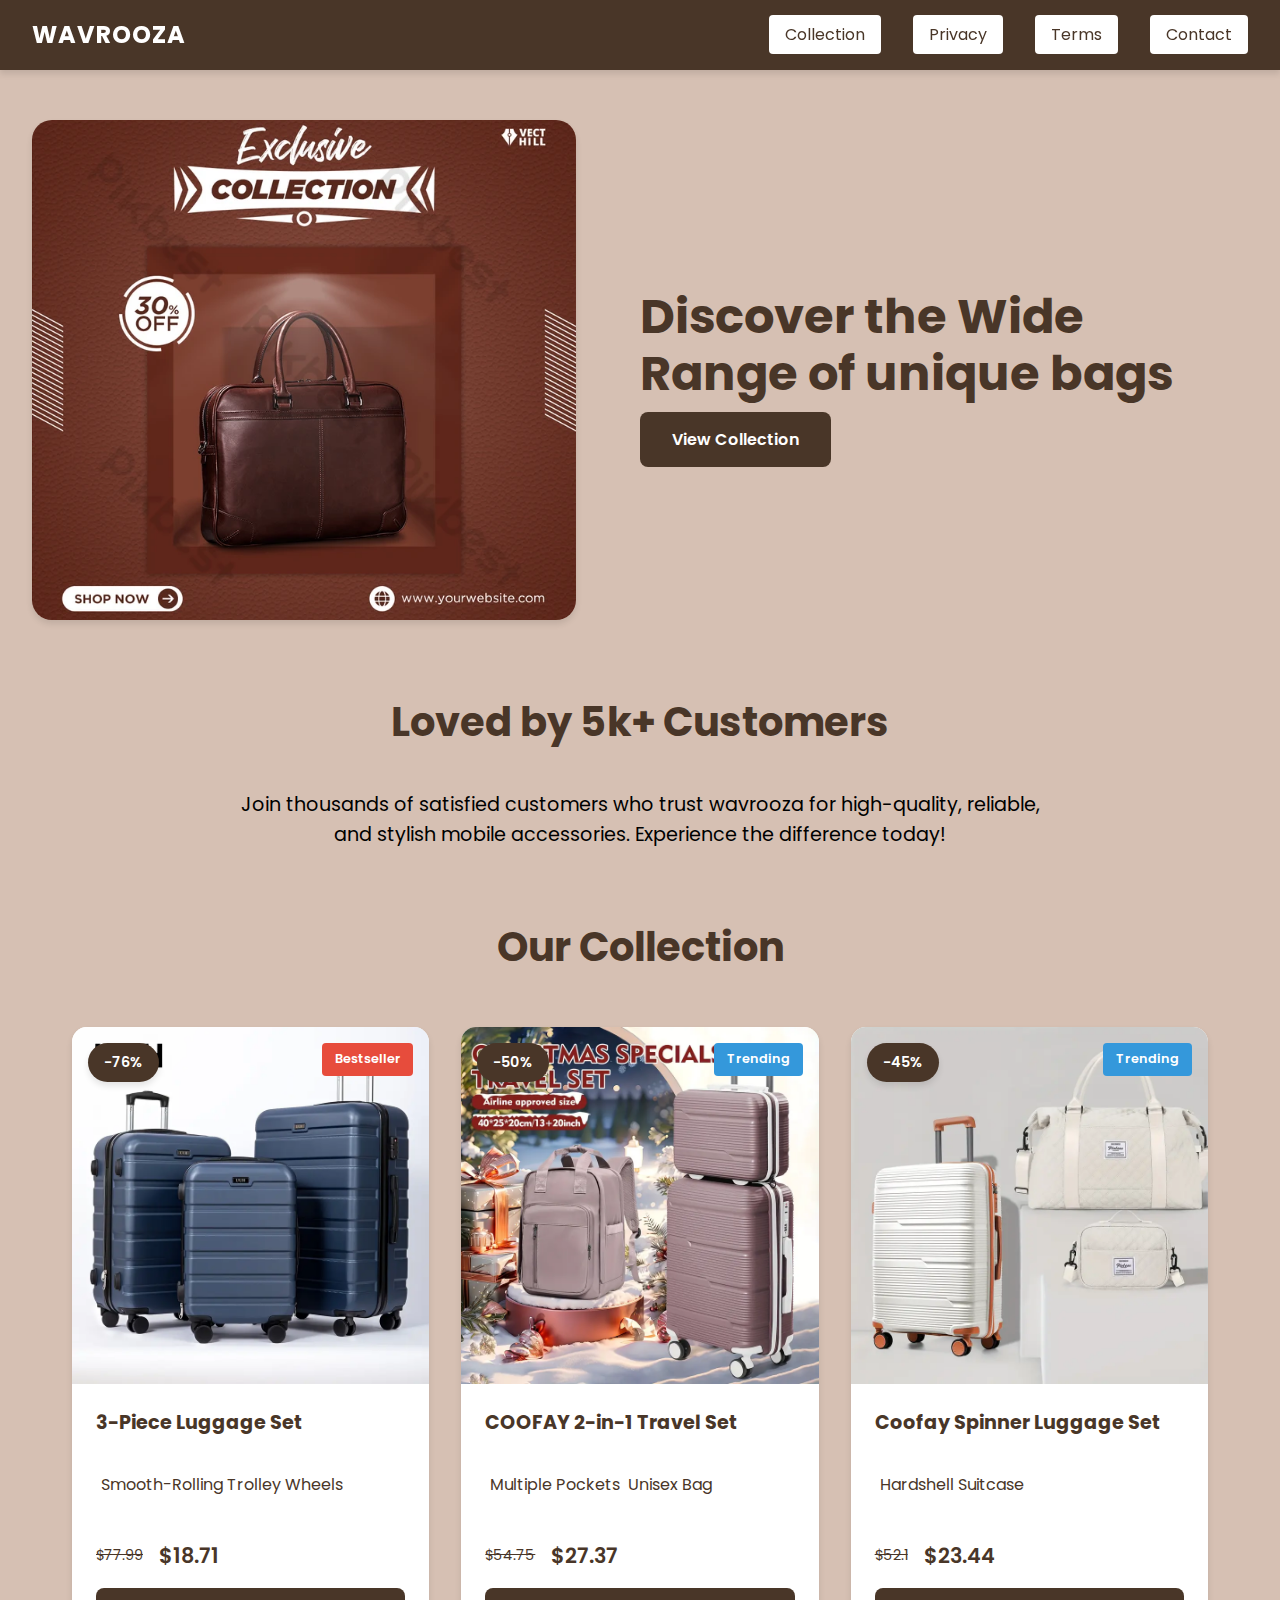
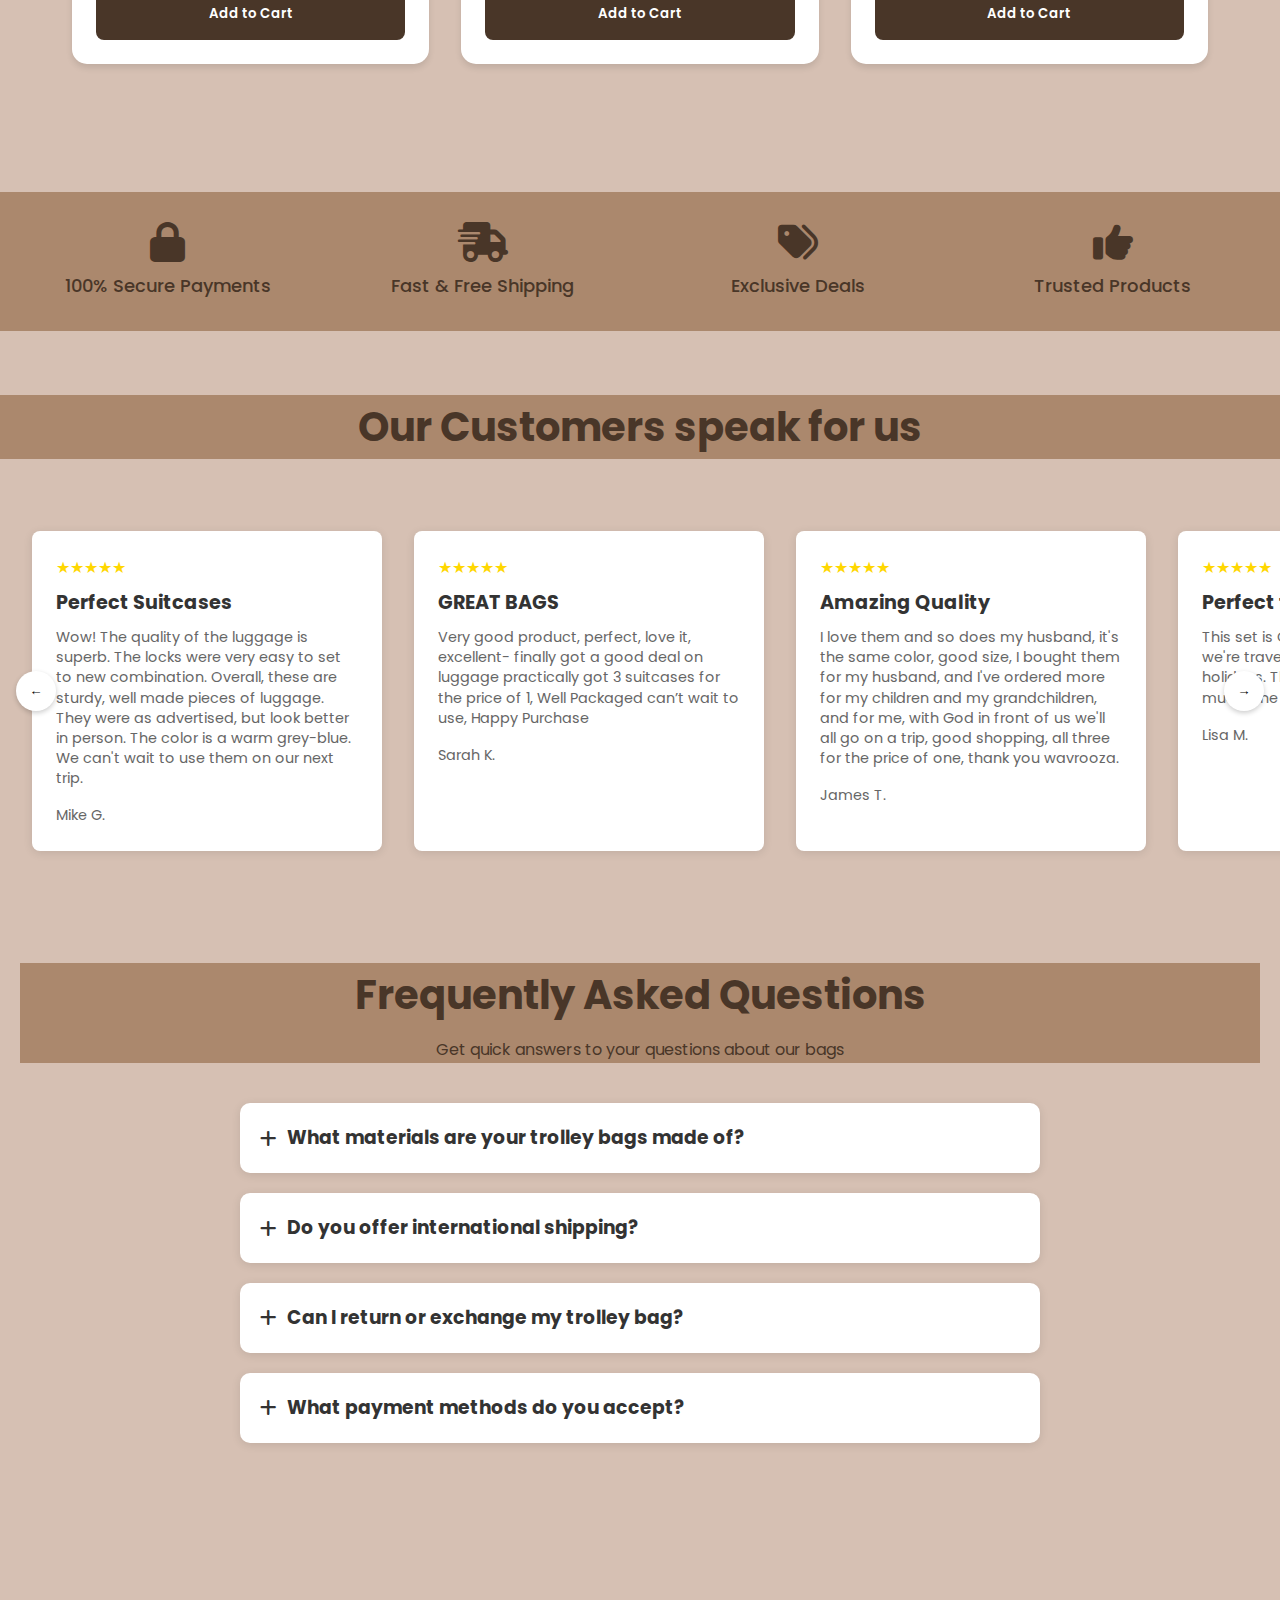
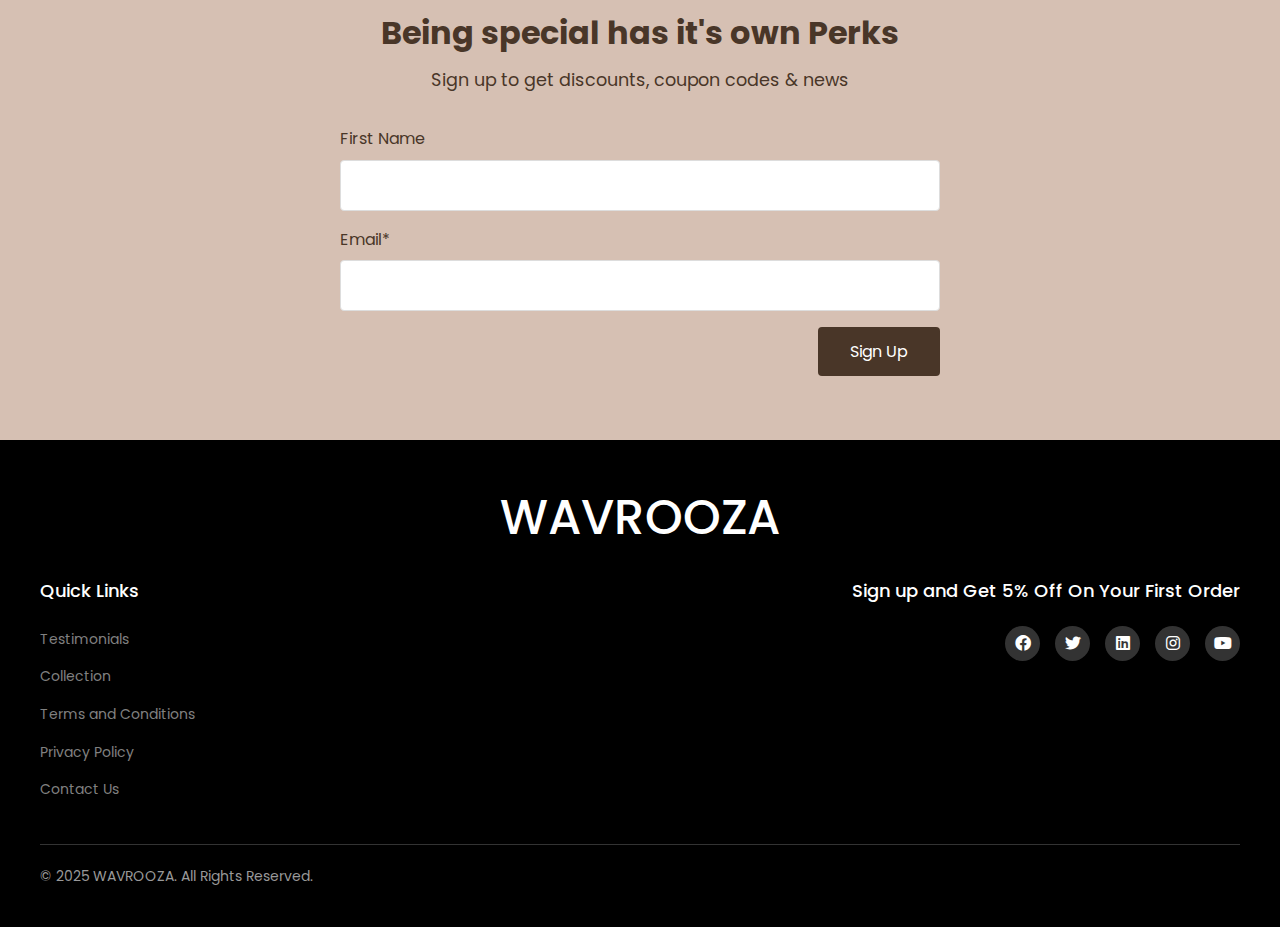
==== index.html @ a1b2f621 "Add files via upload" ====
<!DOCTYPE html>
<html lang="en">

<head>
    <meta charset="UTF-8">
    <meta name="viewport" content="width=device-width, initial-scale=1.0">
    <title>wavrooza</title>
    <link rel="preconnect" href="https://fonts.googleapis.com">
    <link rel="preconnect" href="https://fonts.gstatic.com" crossorigin>
    <link href="https://fonts.googleapis.com/css2?family=Poppins:wght@300;400;500;600;700&display=swap"
        rel="stylesheet">
    <link href="https://cdnjs.cloudflare.com/ajax/libs/font-awesome/6.0.0/css/all.min.css" rel="stylesheet">
    <link rel="stylesheet" href="https://cdnjs.cloudflare.com/ajax/libs/font-awesome/6.0.0/css/all.min.css">
    <link rel="stylesheet" href="styles.css">
    <style>
        body{
            background-color:#D6C0B3;

        }
        .features {
            display: flex;
            justify-content: space-around;
            align-items: center;
            background-color:#AB886D;
            padding: 20px 10px;
            flex-wrap: wrap;
            /* Enables wrapping for smaller screens */
        }

        .feature-item {
            text-align: center;
            color: #493628;
            font-family: Arial, sans-serif;
            flex: 1 1 200px;
            /* Adjusts the layout for responsiveness */
            margin: 10px;
        }

        .feature-icon {
            font-size: 40px;
            /* Icon size */
            color:#493628;
            margin-bottom: 10px;
        }

        .feature-item p {
            font-size: 18px;
            font-weight: 500;
            color:#493628;
        }

        /* Responsive Design */
        @media (max-width: 768px) {
            .feature-icon {
                font-size: 30px;
                /* Reduce icon size for smaller screens */
            }

            .feature-item p {
                font-size: 12px;
                /* Reduce text size for smaller screens */
            }

            .reviews-slider {
                justify-content: center;
            }
        }

        .products h2
        {
            color: #493628;
        }
        .header{
            background-color:#493628;
            color:white;
        }
        .navbar a{
            color:white;
        }
        .navbar li a{
            color:white;
        }
        .hero{
            background-color:#D6C0B3;
        }
        .hero-content h1{
            color:#493628;
            width:100%;
        }
        .list a{
            background-color: white;
        }
    </style>
</head>

<body>
    <header class="header">
        <nav class="navbar">
            <div class="logo">
                <a href="index.html">WAVROOZA</a>
            </div>
            <!-- Hamburger Menu Icon -->
            <div class="hamburger" onclick="toggleMenu()">
                ☰
            </div>
            <!-- Navigation Links -->
            <ul class="nav-links">
                <li class="list"><a href="/index.html#products">Collection</a></li>
                <li class="list"><a href="privacy.html">Privacy</a></li>
                <li class="list"><a href="terms.html">Terms</a></li>
                <li class="list"><a href="contact.html">Contact</a></li>
            </ul>
        </nav>
    </header>

    <main>
        <section class="hero" id="wavrooza">
            <div class="hero-image">
                <img src="3.jpg"
                    alt="7-in-1 Charging Station">
            </div>
            <div class="hero-content">
                <h1 class="d">Discover the Wide Range of unique bags</h1>
                <a href="#products" class="cta-button">View Collection</a>
            </div>

        </section>

        <section class="customer-love">
            <div class="customer-love-content">
                <h2>Loved by 5k+ Customers</h2>
                <br>
                <p class="join">Join thousands of satisfied customers who trust wavrooza for high-quality, reliable, and stylish mobile
                    accessories. Experience the difference today!</p>
            </div>
        </section>

        <section id="products" class="products">
            <h2>Our Collection</h2>
            <div class="product-grid">
                <!-- Products will be loaded dynamically -->
            </div>
        </section>

        <!-- <section class="features-highlight">
            <div class="features-container">
                <div class="feature-card">
                    <i class="fas fa-bolt"></i>
                    <h3>Fast Charging</h3>
                    <p>Up to 25W charging speed</p>
                </div>
                <div class="feature-card">
                    <i class="fas fa-shield-alt"></i>
                    <h3>Safe & Reliable</h3>
                    <p>Multiple protection systems</p>
                </div>
                <div class="feature-card">
                    <i class="fas fa-sync"></i>
                    <h3>Compatibility</h3>
                    <p>Works with all devices</p>
                </div>
            </div>
        </section> -->

        <section class="features">
            <div class="feature-item">
                <i class="fa-solid fa-lock feature-icon"></i>
                <p>100% Secure Payments</p>
            </div>
            <div class="feature-item">
                <i class="fa-solid fa-truck-fast feature-icon"></i>
                <p>Fast & Free Shipping</p>
            </div>
            <div class="feature-item">
                <i class="fa-solid fa-tags feature-icon"></i>
                <p>Exclusive Deals</p>
            </div>
            <div class="feature-item">
                <i class="fa-solid fa-thumbs-up feature-icon"></i>
                <p>Trusted Products</p>
            </div>
        </section>


        <!-- Why Choose Us Section -->
        <!-- <section class="why-choose-us">
            <div class="section-header">
                <h2>Why Choose yuvidi</h2>
                <p>Experience the difference with our premium charging solutions</p>
            </div>
            <div class="benefits-grid">
                <div class="benefit-card">
                    <i class="fas fa-shield-alt"></i>
                    <h3>Safe & Reliable</h3>
                    <p>Advanced protection systems ensure your devices charge safely every time.</p>
                </div>
                <div class="benefit-card">
                    <i class="fas fa-bolt"></i>
                    <h3>Fast Charging</h3>
                    <p>Up to 25W charging capability gets your devices powered up quickly.</p>
                </div>
                <div class="benefit-card">
                    <i class="fas fa-medal"></i>
                    <h3>Premium Quality</h3>
                    <p>Built with high-grade materials for durability and performance.</p>
                </div>
                <div class="benefit-card">
                    <i class="fas fa-headset"></i>
                    <h3>24/7 Support</h3>
                    <p>Our dedicated team is always here to help you.</p>
                </div>
            </div>
        </section> -->

        <!-- Customer Reviews Section -->
        <div class="section-header" id="testimonials">
            <h2>Our Customers speak for us</h2>
        </div>
        <div class="slider-container">

            <button class="nav-button prev-button">←</button>
            <button class="nav-button next-button">→</button>

            <div class="reviews-slider">
                <div class="review-card">
                    <div class="stars">★★★★★</div>
                    <h3 class="review-title">Perfect Suitcases</h3>
                    <p class="review-text">Wow! The quality of the luggage is superb. The locks were very easy to set to new combination. Overall, these are sturdy, well made pieces of luggage. They were as advertised, but look better in person. The color is a warm grey-blue. We can't wait to use them on our next trip.</p>
                    <div class="reviewer">
                        <p class="reviewer-name">Mike G.</p>
                    </div>
                </div>

                <div class="review-card">
                    <div class="stars">★★★★★</div>
                    <h3 class="review-title">GREAT BAGS</h3>
                    <p class="review-text">Very good product, perfect, love it, excellent- finally got a good deal on luggage practically got 3 suitcases for the price of 1, Well Packaged can’t wait to use, Happy Purchase
                    </p>
                    <div class="reviewer">
                        <p class="reviewer-name">Sarah K.</p>
                    </div>
                </div>

                <div class="review-card">
                    <div class="stars">★★★★★</div>
                    <h3 class="review-title">Amazing Quality</h3>
                    <p class="review-text">I love them and so does my husband, it's the same color, good size, I bought them for my husband, and I've ordered more for my children and my grandchildren, and for me, with God in front of us we'll all go on a trip, good shopping, all three for the price of one, thank you wavrooza.</p>
                    <div class="reviewer">
                        <p class="reviewer-name">James T.</p>
                    </div>
                </div>

                <div class="review-card">
                    <div class="stars">★★★★★</div>
                    <h3 class="review-title">Perfect for travelling</h3>
                    <p class="review-text">This set is GREAT! I haven't used it yet, but we're traveling by plane a lot during the holidays. These are going to help so much. The wheels also turn perfectly.
                    </p>
                    <div class="reviewer">
                        <p class="reviewer-name">Lisa M.</p>
                    </div>
                </div>

                <div class="review-card">
                    <div class="stars">★★★★★</div>
                    <h3 class="review-title">Great Services!</h3>
                    <p class="review-text">Perfect, love it, excellent, Very good</p>
                    <div class="reviewer">
                        <p class="reviewer-name">Alex P.</p>
                    </div>
                </div>
            </div>
        </div>


        <!-- FAQ Section -->
        <section class="faq-section">
            <div class="section-header">
                <h2>Frequently Asked Questions</h2>
                <p>Get quick answers to your questions about our bags</p>
            </div>
            <div class="faq-grid">
                <div class="faq-item">
                    <h3><i class="fas fa-plus"></i>What materials are your trolley bags made of?</h3>
                    <p>Our trolley bags are made from durable materials like high-quality polycarbonate, polyester, and ABS, ensuring strength and lightweight convenience.
                    </p>
                </div>
                <div class="faq-item">
                    <h3><i class="fas fa-plus"></i>Do you offer international shipping?</h3>
                    <p>Yes, we offer international shipping to most countries. Shipping fees and delivery times vary based on location.</p>
                </div>
                <div class="faq-item">
                    <h3><i class="fas fa-plus"></i>Can I return or exchange my trolley bag?</h3>
                    <p>Yes, we have a 10-day return and exchange policy for unused items. Please refer to our returns page for more details.</p>
                </div>
                <div class="faq-item">
                    <h3><i class="fas fa-plus"></i>What payment methods do you accept?</h3>
                    <p>We accept credit cards, debit cards, PayPal, and other secure payment methods.</p>
                </div>
            </div>
        </section>

        <section class="newsletter">
            <div class="newsletter-content">
                <h2>Being special has it's own Perks</h2>
                <p>Sign up to get discounts, coupon codes & news</p>
                <form class="newsletter-form">
                    <div class="input-group">
                        <label for="firstName">First Name</label>
                        <input type="text" id="firstName" required>
                    </div>
                    <div class="input-group">
                        <label for="email">Email*</label>
                        <input type="email" id="email" required>
                    </div>
                    <button type="submit">Sign Up</button>
                </form>
            </div>
        </section>

        <style>
            .why-choose-us {
                padding: 80px 20px;
                background: #f9f9f9;
            }

            .section-header {
                text-align: center;
                margin-bottom: 40px;
                background-color:#AB886D;
            }

            .section-header h2 {
                font-size: 2.5em;
                color: #493628;
                margin-bottom: 10px;
            }

            .benefits-grid {
                display: grid;
                grid-template-columns: repeat(auto-fit, minmax(250px, 1fr));
                gap: 30px;
                max-width: 1200px;
                margin: 0 auto;
            }

            .benefit-card {
                background: white;
                padding: 30px;
                border-radius: 10px;
                text-align: center;
                box-shadow: 0 2px 10px rgba(0, 0, 0, 0.1);
                transition: transform 0.3s;
            }

            .benefit-card:hover {
                transform: translateY(-5px);
            }

            .benefit-card i {
                font-size: 2.5em;
                color: #4CAF50;
                margin-bottom: 20px;
            }

            .slider-container {
                position: relative;
                overflow: hidden;
                padding: 2rem;
                width: 100%;
            }
            .join{
                color:white;
            }


            .customer-reviews {
                padding: 80px 20px;
            }

            .reviews-slider {
                display: flex;
                gap: 2rem;
                transition: transform 0.3s ease-out;
                scroll-behavior: smooth;
                flex-wrap: nowrap !important;
                /* Force horizontal layout */
                width: fit-content;
                /* Ensure container fits all slides */
            }

            .reviews-slider::-webkit-scrollbar {
                display: none;
            }

            .review-card {
                flex: 0 0 auto;
                width: calc(100vw - 4rem);
                /* Account for container padding */
                max-width: 350px;
                padding: 1.5rem;
                border-radius: 8px;
                background: white;
                box-shadow: 0 2px 10px rgba(0, 0, 0, 0.1);
            }

            .stars {
                color: #FFD700;
                margin-bottom: 0.5rem;
            }

            .review-title {
                font-size: 1.2rem;
                font-weight: bold;
                margin-bottom: 0.5rem;
                color: #333;
            }


            .review-text {
                color: #666;
                margin-bottom: 1rem;
                font-size: 0.9rem;
                line-height: 1.4;
            }

            .reviewer {
                display: flex;
                align-items: center;
                gap: 1rem;
            }

            .reviewer-image {
                width: 50px;
                height: 50px;
                object-fit: cover;
            }

            .reviewer-name {
                color: #666;
                font-size: 0.9rem;
            }

            .reviewer-info h4 {
                color: #333;
                margin-bottom: 5px;
            }

            .nav-button {
                position: absolute;
                top: 50%;
                transform: translateY(-50%);
                background: white;
                border: none;
                border-radius: 50%;
                width: 40px;
                height: 40px;
                box-shadow: 0 2px 5px rgba(0, 0, 0, 0.2);
                cursor: pointer;
                z-index: 10;
            }

            .prev-button {
                left: 1rem;
            }

            .next-button {
                right: 1rem;
            }

            .faq-section {
                padding: 80px 20px;
                background: #D6C0B3;
            }

            .faq-grid {
                max-width: 800px;
                margin: 0 auto;
            }

            .faq-item {
                background: white;
                padding: 20px;
                border-radius: 10px;
                margin-bottom: 20px;
                box-shadow: 0 2px 10px rgba(0, 0, 0, 0.1);
            }

            .faq-item h3 {
                cursor: pointer;
                display: flex;
                align-items: center;
                gap: 10px;
                color: #333;
            }

            .faq-item p {
                display: none;
                margin-top: 15px;
                color: #666;
                padding-left: 24px;
            }

            .faq-item.active p {
                display: block;
            }

            customer-love {
                text-align: center;
                padding: 40px 20px;
                background-color: #ffffff;
                margin: 20px 0;
            }

            .customer-love-content h2 {
                font-size: 2.5rem;
                color:#493628;
                margin-bottom: 10px;
                margin-top: 20px;
                text-align: center;
                font-family: 'Poppins', sans-serif;
            }

            .customer-love-content p {
                font-size: 1.2rem;
                color: black;
                max-width: 800px;
                margin: 0 auto;
                text-align: center;
                font-family: 'Poppins', sans-serif;
            }
            .section-header p{
                color:#493628;
            }

            @media (max-width: 768px) {
                

                .customer-love-content p {
                    font-size: 1rem;
                    margin-left: 10px;
                    margin-right: 10px;
                }
            }

            @media (max-width: 480px) {
                

                .customer-love-content p {
                    font-size: 1rem;
                    margin-left: 10px;
                    margin-right: 10px;
                }
            }
          
        </style>

        <script>
            // FAQ Toggle functionality
            document.querySelectorAll('.faq-item h3').forEach(header => {
                header.addEventListener('click', () => {
                    const item = header.parentElement;
                    const icon = header.querySelector('i');

                    // Toggle FAQ answer
                    const answer = item.querySelector('p');
                    answer.style.display = answer.style.display === 'block' ? 'none' : 'block';

                    // Toggle icon
                    icon.classList.toggle('fa-plus');
                    icon.classList.toggle('fa-minus');
                });
            });
            const slider = document.querySelector('.reviews-slider');
            const cards = document.querySelectorAll('.review-card');
            const prevBtn = document.querySelector('.prev-button');
            const nextBtn = document.querySelector('.next-button');

            // Clone cards for infinite scroll
            cards.forEach(card => {
                const clone = card.cloneNode(true);
                slider.appendChild(clone);
            });

            let currentIndex = 0;
            const cardWidth = cards[0].offsetWidth + 32; // Including gap
            let isTransitioning = false;

            function slideNext() {
                if (isTransitioning) return;
                currentIndex++;
                updateSlider();
            }

            function slidePrev() {
                if (isTransitioning) return;
                currentIndex--;
                updateSlider();
            }

            function updateSlider() {
                isTransitioning = true;
                const offset = -currentIndex * cardWidth;
                slider.style.transform = `translateX(${offset}px)`;

                // Reset position when reaching the end or beginning
                setTimeout(() => {
                    if (currentIndex >= cards.length) {
                        currentIndex = 0;
                        slider.style.transition = 'none';
                        slider.style.transform = 'translateX(0)';
                        setTimeout(() => {
                            slider.style.transition = 'transform 0.3s ease-out';
                        }, 10);
                    } else if (currentIndex < 0) {
                        currentIndex = cards.length - 1;
                        slider.style.transition = 'none';
                        slider.style.transform = `translateX(${-currentIndex * cardWidth}px)`;
                        setTimeout(() => {
                            slider.style.transition = 'transform 0.3s ease-out';
                        }, 10);
                    }
                    isTransitioning = false;
                }, 300);
            }

            nextBtn.addEventListener('click', slideNext);
            prevBtn.addEventListener('click', slidePrev);

            // Touch and mouse drag functionality
            let isDown = false;
            let startX;
            let scrollLeft;
            let initialTransform;

            slider.addEventListener('mousedown', (e) => {
                isDown = true;
                startX = e.pageX;
                initialTransform = getTransformValue();
            });

            slider.addEventListener('mousemove', (e) => {
                if (!isDown) return;
                e.preventDefault();
                const x = e.pageX;
                const walk = (startX - x) * 2;
                const newTransform = initialTransform - walk;
                slider.style.transform = `translateX(${-newTransform}px)`;
            });

            slider.addEventListener('mouseup', () => {
                isDown = false;
                const currentTransform = getTransformValue();
                currentIndex = Math.round(currentTransform / cardWidth);
                updateSlider();
            });

            slider.addEventListener('mouseleave', () => {
                if (isDown) {
                    isDown = false;
                    updateSlider();
                }
            });

            function getTransformValue() {
                const transform = window.getComputedStyle(slider).getPropertyValue('transform');
                const matrix = new DOMMatrix(transform);
                return -matrix.m41 / cardWidth;
            }

            // Auto-play functionality
            let autoPlayInterval = setInterval(slideNext, 3000);

            slider.addEventListener('mouseenter', () => {
                clearInterval(autoPlayInterval);
            });

            slider.addEventListener('mouseleave', () => {
                autoPlayInterval = setInterval(slideNext, 3000);
            });
        </script>
    </main>

    <footer class="footer">
        <div class="footer-content">
            <div class="footer-section">
                <h3 style="font-size: 3rem; text-align: center;">WAVROOZA</h3>
            </div>
            <div class="footer-grid">
                <!-- Company Info -->


                <!-- Quick Links -->
                <div class="footer-section">
                    <h3>Quick Links</h3>
                    <ul>
                        <li><a href="#testimonials">Testimonials</a></li>
                        <li><a href="#products">Collection</a></li>
                        <li><a href="terms.html">Terms and Conditions</a></li>
                        <li><a href="privacy.html">Privacy Policy</a></li>
                        <li><a href="contact.html">Contact Us</a></li>
                    </ul>
                </div>


                <!-- Newsletter -->
                <div class="footer-section">
                    <h3 style="text-align: right;">Sign up and Get 5% Off On Your First Order</h3>
                    <div class="social-links" style="justify-content: right;">
                        <a href="#" aria-label="Facebook"><i class="fab fa-facebook"></i></a>
                        <a href="#" aria-label="Twitter"><i class="fab fa-twitter"></i></a>
                        <a href="#" aria-label="LinkedIn"><i class="fab fa-linkedin"></i></a>
                        <a href="#" aria-label="Instagram"><i class="fab fa-instagram"></i></a>
                        <a href="#" aria-label="YouTube"><i class="fab fa-youtube"></i></a>
                    </div>
                </div>
            </div>

            <!-- Bottom Footer -->
            <div class="footer-bottom">
                <div class="footer-bottom-content">
                    <p>&copy; 2025 WAVROOZA. All Rights Reserved.</p>
                </div>
            </div>
        </div>
    </footer>

    <script>
        function addToCart(button) {
            // Get the product ID from the button's data attribute
            const productId = button.getAttribute('data-product-id');

            // Redirect to cart.html with the product ID in the URL
            window.location.href = `product-detail.html?id=${productId}`;
        }

        async function loadAllProducts() {
            try {
                const response = await fetch('/products.json');
                const data = await response.json();
                const productGrid = document.querySelector('.product-grid');
                productGrid.innerHTML = '';

                Object.entries(data.products).forEach(([id, product]) => {
                    const productHTML = `
                    <div class="product-card">
                        <div class="product-image">
                            <a href="product-detail.html?id=${id}">
                                <img src="${product.mainImage}" alt="${product.name}">
                            </a>
                            <span class="discount-tag">-${product.discount}%</span>
                            ${product.badges.length ? `
                                <div class="product-badges">
                                    ${product.badges.map(badge => `
                                        <span class="badge ${badge}">${badge.charAt(0).toUpperCase() + badge.slice(1)}</span>
                                    `).join('')}
                                </div>
                            ` : ''}
                        </div>
                        <div class="product-info">
                            <h3>${product.name}</h3>
                            <div class="product-features">
                                ${product.features.map(feature => `
                                    <span><i class="fas ${feature.icon}"></i> ${feature.text}</span>
                                `).join('')}
                            </div>
                            <div class="price-container">
                                <p class="original-price">$${product.originalPrice}</p>
                                <p class="price">$${product.currentPrice}</p>
                            </div>
                            <!-- Add data-product-id attribute to the button -->
                            <button class="add-to-cart" onclick="addToCart(this)" data-product-id="${id}">Add to Cart</button>
                        </div>
                    </div>
                `;
                    productGrid.innerHTML += productHTML;
                });
            } catch (error) {
                console.error('Error loading products:', error);
            }
        }

        // Load all products when page loads
        window.addEventListener('DOMContentLoaded', loadAllProducts);
        function toggleMenu() {
            const navLinks = document.getElementById('nav-links');
            navLinks.classList.toggle('active');
        }
    </script>
</body>

</html>
---- styles.css ----
:root {
    --primary-color: #493628;
    --secondary-color: #88B5A7;
    --accent-color: #493628;
    --text-dark: #2C3E50;
    --text-light: #7F8C8D;
    --background-light: #F5F6F7;
    --white: #FFFFFF;
    --shadow: 0 4px 6px rgba(0, 0, 0, 0.1);
    --transition: all 0.3s ease;
}

/* Base Styles */
* {
    margin: 0;
    padding: 0;
    box-sizing: border-box;
    font-family: 'Poppins', sans-serif;
}

body {
    font-family: 'Poppins', sans-serif;
    line-height: 1.6;
    background-color: var(--background-light);
    color: var(--text-dark);
}

/* Header Styles */

.hamburger {
    display: none; /* Hide by default */
    font-size: 1.5rem;
    cursor: pointer;
    color: var(--primary-color);
}
.header {
    position: fixed;
    top: 0;
    left: 0;
    right: 0;
    background-color: var(--white);
    box-shadow: var(--shadow);
    z-index: 1000;
}

.navbar {
    display: flex;
    justify-content: space-between;
    align-items: center;
    max-width: 1400px;
    margin: 0 auto;
    padding: 1rem 2rem;
}

.logo {
    color:#493628;
    font-size: 1.5rem;
    font-weight: 700;
    letter-spacing: 1px;
}
.logo a{
    text-decoration: none;
    color: #493628;
}

.navbar ul {
    display: flex;
    gap: 2rem;
    list-style: none;
}

.navbar ul li a {
    background-color: white;
    color: #493628;
    text-decoration: none;
    padding: 0.5rem 1rem;
    border-radius: 4px;
    transition: var(--transition);
    
}

.navbar ul li a:hover,
.navbar ul li a.active {
    background-color: white;
    transform: translateY(-2px);
    color: black;
}

/* Hero Section */
main {
    margin-top: 70px;
}

.hero {
    background-color: var(--white);
    display: flex;
    align-items: center;
    min-height: 600px;
    padding: 2rem;
    position: relative;
    overflow: hidden;
}

.hero-content {
    flex: 1;
    padding: 4rem;
    position: relative;
    z-index: 2;
   
}
.d{
    color:#493628;
}

.cta-button {
    padding: 1rem 2rem;
    text-decoration: none;
    background: var(--accent-color);
    color: var(--white);
    border: none;
    border-radius: 8px;
    cursor: pointer;
    font-family: 'Poppins', sans-serif;
    font-weight: 600;
    transition: var(--transition);
}
.cta-button:hover {
    color: black;
    background-color: white;
}

.hero h1 {
    font-size: 3rem;
    font-weight: 700;
    color: var(--primary-color);
    margin-bottom: 1.5rem;
    line-height: 1.2;
}

.hero p {
    font-size: 1.2rem;
    color: var(--text-light);
    margin-bottom: 2rem;
    max-width: 600px;
}

.hero-features {
    display: flex;
    gap: 2rem;
    margin-bottom: 2.5rem;
}

.hero-features span {
    display: flex;
    align-items: center;
    gap: 0.8rem;
    font-size: 1rem;
    color: var(--text-dark);
}

.hero-features i {
    color: var(--accent-color);
    font-size: 1.2rem;
}

.hero-image {
    flex: 1;
    position: relative;
    height: 500px;
}

.hero-image img {
    width: 100%;
    height: 100%;
    object-fit: cover;
    border-radius: 20px;
    box-shadow: var(--shadow);
}

/* Products Section */
.products {
    padding: 4rem 2rem;
    max-width: 1200px;
    margin: 0 auto;
}

.products h2 {
    text-align: center;
    font-size: 2.5rem;
    color: var(--primary-color);
    margin-bottom: 3rem;
}

.product-grid {
    display: grid;
    grid-template-columns: repeat(auto-fit, minmax(280px, 1fr));
    gap: 2rem;
}

.product-card {
    background: var(--white);
    border-radius: 15px;
    overflow: hidden;
    box-shadow: var(--shadow);
    transition: var(--transition);
    color:#493628;
}

.product-card:hover {
    transform: translateY(-10px);
    box-shadow: 0 8px 15px rgba(0, 0, 0, 0.1);
}

.product-image {
    position: relative;
    padding-top: 100%;
}

.product-image img {
    position: absolute;
    top: 0;
    left: 0;
    width: 100%;
    height: 100%;
    object-fit: cover;
    transition: var(--transition);
}
.product-features{
margin:7%;
}
.product-card:hover .product-image img {
    transform: scale(1.05);
}

.discount-tag {
    position: absolute;
    top: 1rem;
    left: 1rem;
    background-color: var(--accent-color);
    color: var(--white);
    padding: 0.5rem 1rem;
    border-radius: 25px;
    font-weight: 600;
    font-size: 0.9rem;
    box-shadow: var(--shadow);
}

.product-card h3 {
    padding: 1.5rem 1.5rem 0.5rem;
    font-size: 1.2rem;
    color: #493628;
}

.product-card .description {
    padding: 0 1.5rem;
    color: #493628;
    font-size: 0.9rem;
    min-height: 3rem;
}

.price-container {
    padding: 1rem 1.5rem;
    display: flex;
    align-items: center;
    gap: 1rem;
}

.original-price {
    color: #493628;
    text-decoration: line-through;
    font-size: 0.9rem;
}

.price {
    color: var(--primary-color);
    font-size: 1.3rem;
    font-weight: 600;
}

.product-card button {
    width: calc(100% - 3rem);
    margin: 0 1.5rem 1.5rem;
    padding: 1rem;
    border: none;
    border-radius: 8px;
    background-color: var(--accent-color);
    color: var(--white);
    font-weight: 600;
    cursor: pointer;
    transition: var(--transition);
}

.product-card button:hover {
    background-color:rgb(255, 255, 255);
    color: var(--accent-color);
    transform: translateY(-2px);
}

/* Features Section */
.features {
    background-color: var(--white);
    padding: 6rem 2rem;
    margin: 4rem 0;
}

.features-container {
    max-width: 1200px;
    margin: 0 auto;
    display: grid;
    grid-template-columns: repeat(auto-fit, minmax(250px, 1fr));
    gap: 2.5rem;
}

.feature-card {
    text-align: center;
    padding: 2.5rem 2rem;
    border-radius: 15px;
    background: var(--white);
    box-shadow: var(--shadow);
    transition: var(--transition);
}

.feature-card:hover {
    transform: translateY(-10px);
    box-shadow: 0 8px 15px rgba(0, 0, 0, 0.1);
}

.feature-card i {
    font-size: 2.5rem;
    color: var(--accent-color);
    margin-bottom: 1.5rem;
}

.feature-card h3 {
    color: var(--text-dark);
    margin-bottom: 1rem;
    font-size: 1.2rem;
}

.feature-card p {
    color: var(--text-light);
    font-size: 0.9rem;
}

/* Newsletter Section */
.newsletter {
    width: 100%;
    padding: 4rem 1rem;
    background-color: #D6C0B3;
    display: flex;
    justify-content: center;
    align-items: center;
}

.newsletter::before {
    content: '';
    position: absolute;
    top: 0;
    left: 0;
    right: 0;
    bottom: 0;
}

.newsletter-content {
    max-width: 800px;
    width: 100%;
    text-align: center;
}

.newsletter-content h2 {
    font-size: 2rem;
    margin-bottom: 0.5rem;
    color:#493628;
}

.newsletter-content p {
    font-size: 1.1rem;
    margin-bottom: 2rem;
    color:#493628;
}

.newsletter-form {
    display: flex;
    flex-direction: column;
    gap: 1rem;
    max-width: 600px;
    margin: 0 auto;
}

.input-group {
    text-align: left;
}

.input-group label {
    display: block;
    margin-bottom: 0.5rem;
    color:#493628;
}

.input-group input {
    width: 100%;
    padding: 0.75rem;
    border: 1px solid #ddd;
    border-radius: 4px;
    font-size: 1rem;
}

.input-group input:focus {
    outline: none;
    border-color: #999;
}

.newsletter-form button {
    background-color: #493628;
    color: white;
    padding: 0.75rem 2rem;
    border: none;
    border-radius: 4px;
    font-size: 1rem;
    cursor: pointer;
    align-self: flex-end;
    transition: background-color 0.3s;
}

.newsletter-form button:hover {
    background-color: #333;
}

.legal-content{
    max-width: 1200px;
    margin-left: 3rem;
    margin-right: 4rem;
    padding-top: 100px;
}
/* .legal-content h1 {
    font-size: 4rem;
} */
.terms-header {
    color: var(--primary-color);
    padding: 20px 10px;
    text-align: center;
}

.terms-header__title {
    margin: 0;
    color: #493628;
}

.terms-container {
    max-width: 800px;
    margin: 20px auto;
    background:#493628;
    padding: 20px;
    box-shadow: 0 4px 6px rgba(0, 0, 0, 0.1);
    border-radius: 8px;
    color:white;
}

.terms-section__title {
    color:#AB886D;
    margin-top: 20px;
}

.terms-section__paragraph {
    margin: 10px 0;
}

.terms-section__list {
    padding-left: 20px;
}

.terms-section__list-item {
    margin: 5px 0;
}

.terms-footer {
    text-align: center;
    padding: 10px;
    background-color: #007bff;
    color: white;
    position: relative;
    bottom: 0;
    width: 100%;
}

.terms-footer__text {
    margin: 0;
}

.privacy-policy .policy-section {
    margin-top: 2rem;
    margin-bottom: 2rem;
}

/* Responsive Design */
@media (max-width: 1024px) {
    .hero {
        flex-direction: column;
        text-align: center;
        padding: 2rem 1rem;
    }

    .hero-content {
        padding: 2rem 1rem;
    }

    .hero-features {
        justify-content: center;
        flex-wrap: wrap;
    }

    .hero-image {
        height: 400px;
        margin-top: 2rem;
    }
}

@media (max-width: 768px) {
    .hamburger {
        display: block; /* Show on mobile */
    }

    .navbar {
        padding: 1rem;
    }

    .navbar ul {
        display: none; /* Hide nav links by default on mobile */
        flex-direction: column;
        gap: 1rem;
        position: absolute;
        top: 60px; /* Adjust based on header height */
        left: 0;
        right: 0;
        background-color: var(--white);
        padding: 1rem;
        box-shadow: var(--shadow);
    }

    .navbar ul.active {
        display: flex; /* Show nav links when active */
    }

    .navbar ul li a {
        width: 100%;
        text-align: center;
    }
    .hero h1 {
        font-size: 2.5rem;
    }

    .products {
        padding: 2rem 1rem;
    }

    .newsletter-form {
        flex-direction: column;
        padding: 0 1rem;
    }

    .feature-card {
        padding: 2rem 1.5rem;
    }
}

@media (max-width: 480px) {
    .hero h1 {
        font-size: 2rem;
    }

    .hero p {
        font-size: 1rem;
    }

    .product-card {
        margin: 0 1rem;
    }

    .features {
        padding: 4rem 1rem;
    }
}

/* Footer Styles */
.footer {
    background-color: #000;
    color: #fff;
    padding: 40px 20px;
}

.footer-content {
    max-width: 1200px;
    margin: 0 auto;
}

.footer-grid {
    display: grid;
    grid-template-columns: repeat(2, 1fr);
    gap: 30px;
    margin-bottom: 30px;
}

.footer-section h3 {
    color: #fff;
    font-size: 18px;
    margin-bottom: 20px;
    font-weight: 500;
    text-align: left;
}


.footer-logo {
    font-size: 1.8rem;
    font-weight: 700;
    margin-bottom: 1rem;
    color: #fff;
}

.company-desc {
    color: #808080;
    font-size: 14px;
    margin: 15px 0;
}

.social-links {
    display: flex;
    gap: 15px;
    margin-top: 20px;
}

.social-links a {
    color: #fff;
    background-color: #333;
    width: 35px;
    height: 35px;
    border-radius: 50%;
    display: flex;
    align-items: center;
    justify-content: center;
    text-decoration: none;
    transition: background-color 0.3s ease;
}

.social-links a:hover {
    color: var(--accent-color);
}

.footer-section ul {
    list-style: none;
    padding: 0;
    margin: 0;
}

.footer-section ul li {
    margin-bottom: 12px;
}

.footer-section ul li a {
    color: #808080;
    text-decoration: none;
    font-size: 14px;
    transition: color 0.3s ease;
}

.footer-section ul li a:hover {
    color: #fff;
}

.contact-info p {
    color: #808080;
    margin-bottom: 10px;
    font-size: 14px;
}

.contact-info i {
    color: var(--accent-color);
}

.payment-methods {
    margin-top: 20px;
    display: flex;
    gap: 10px;
    color: #808080;
}

.footer-bottom {
    border-top: 1px solid #333;
    padding-top: 20px;
    margin-top: 30px;
}

.footer-bottom-content {
    display: flex;
    justify-content: space-between;
    align-items: center;
    color: #808080;
    font-size: 14px;
}

.footer-bottom p {
    color: #999;
}

.footer-bottom-links {
    display: flex;
    gap: 20px;
}

.footer-bottom-links a {
    color: #808080;
    text-decoration: none;
    transition: color 0.3s ease;
}

.footer-bottom-links a:hover {
    color: #fff;
}


@media (max-width: 992px) {
    .footer-grid {
        grid-template-columns: repeat(2, 1fr);
    }
}
/* Responsive Footer */
@media (max-width: 768px) {
    .footer-grid {
        grid-template-columns: repeat(2, 1fr);
        gap: 2rem;
    }

    .footer-bottom-content {
        flex-direction: column;
        text-align: center;
    }

    .footer-bottom-links {
        justify-content: center;
    }
}

@media (max-width: 576px) {
    .footer-grid {
        grid-template-columns: 1fr;
    }
    
    .footer-bottom-content {
        flex-direction: column;
        text-align: center;
        gap: 15px;
    }
    
    .footer-bottom-links {
        flex-direction: column;
        gap: 10px;
        align-items: center;
    }
}

@media (max-width: 480px) {
    .footer-grid {
        grid-template-columns: 1fr;
    }

    .footer {
        padding: 2rem 0 0;
    }

    .footer-content {
        padding: 0 1rem;
    }

    .payment-methods {
        justify-content: center;
    }
}

/* Products Page Specific Styles */
.products-hero {
    background-color: var(--primary-color);
    padding: 4rem 2rem;
    text-align: center;
    color: var(--white);
    margin-bottom: 2rem;
}

.products-hero h1 {
    font-size: 2.5rem;
    margin-bottom: 1rem;
}

.products-hero p {
    font-size: 1.1rem;
    opacity: 0.9;
}

.products-header {
    display: flex;
    justify-content: flex-end;
    margin-bottom: 2rem;
    padding: 0 2rem;
}

.filters select {
    padding: 0.8rem 1.5rem;
    border: 1px solid #ddd;
    border-radius: 8px;
    font-family: 'Poppins', sans-serif;
    font-size: 0.9rem;
    color: var(--text-dark);
    cursor: pointer;
    background-color: var(--white);
}

.products-section {
    max-width: 1200px;
    margin: 0 auto;
    padding: 2rem 0;
}

/* Badge Styles */
.product-badges {
    position: absolute;
    top: 1rem;
    right: 1rem;
    display: flex;
    flex-direction: column;
    gap: 0.5rem;
}

.badge {
    padding: 0.4rem 0.8rem;
    border-radius: 4px;
    font-size: 0.8rem;
    font-weight: 600;
    color: var(--white);
}

.badge.new {
    background-color: #2ecc71;
}

.badge.bestseller {
    background-color: #e74c3c;
}

.badge.trending {
    background-color: #3498db;
}

/* Responsive adjustments */
@media (max-width: 768px) {
    .products-hero {
        padding: 3rem 1rem;
    }

    .products-header {
        padding: 0 1rem;
    }

    .filters select {
        width: 100%;
    }
}

/* Contact Form Styles */
.contact-section {
    max-width: 800px;
    margin: 2rem auto;
    padding: 0 1rem;
}


.form-group {
    margin-bottom: 1.5rem;
}

.form-group label {
    display: block;
    margin-bottom: 0.5rem;
    font-weight: bold;
}

.form-group input,
.form-group textarea {
    width: 100%;
    padding: 0.5rem;
    border: 1px solid #ddd;
    border-radius: 4px;
    font-size: 1rem;
}

.form-group textarea {
    resize: vertical;
}

.submit-btn {
    background-color: #007bff;
    color: white;
    padding: 0.75rem 1.5rem;
    border: none;
    border-radius: 4px;
    cursor: pointer;
    font-size: 1rem;
}

.submit-btn:hover {
    background-color: #0056b3;
}
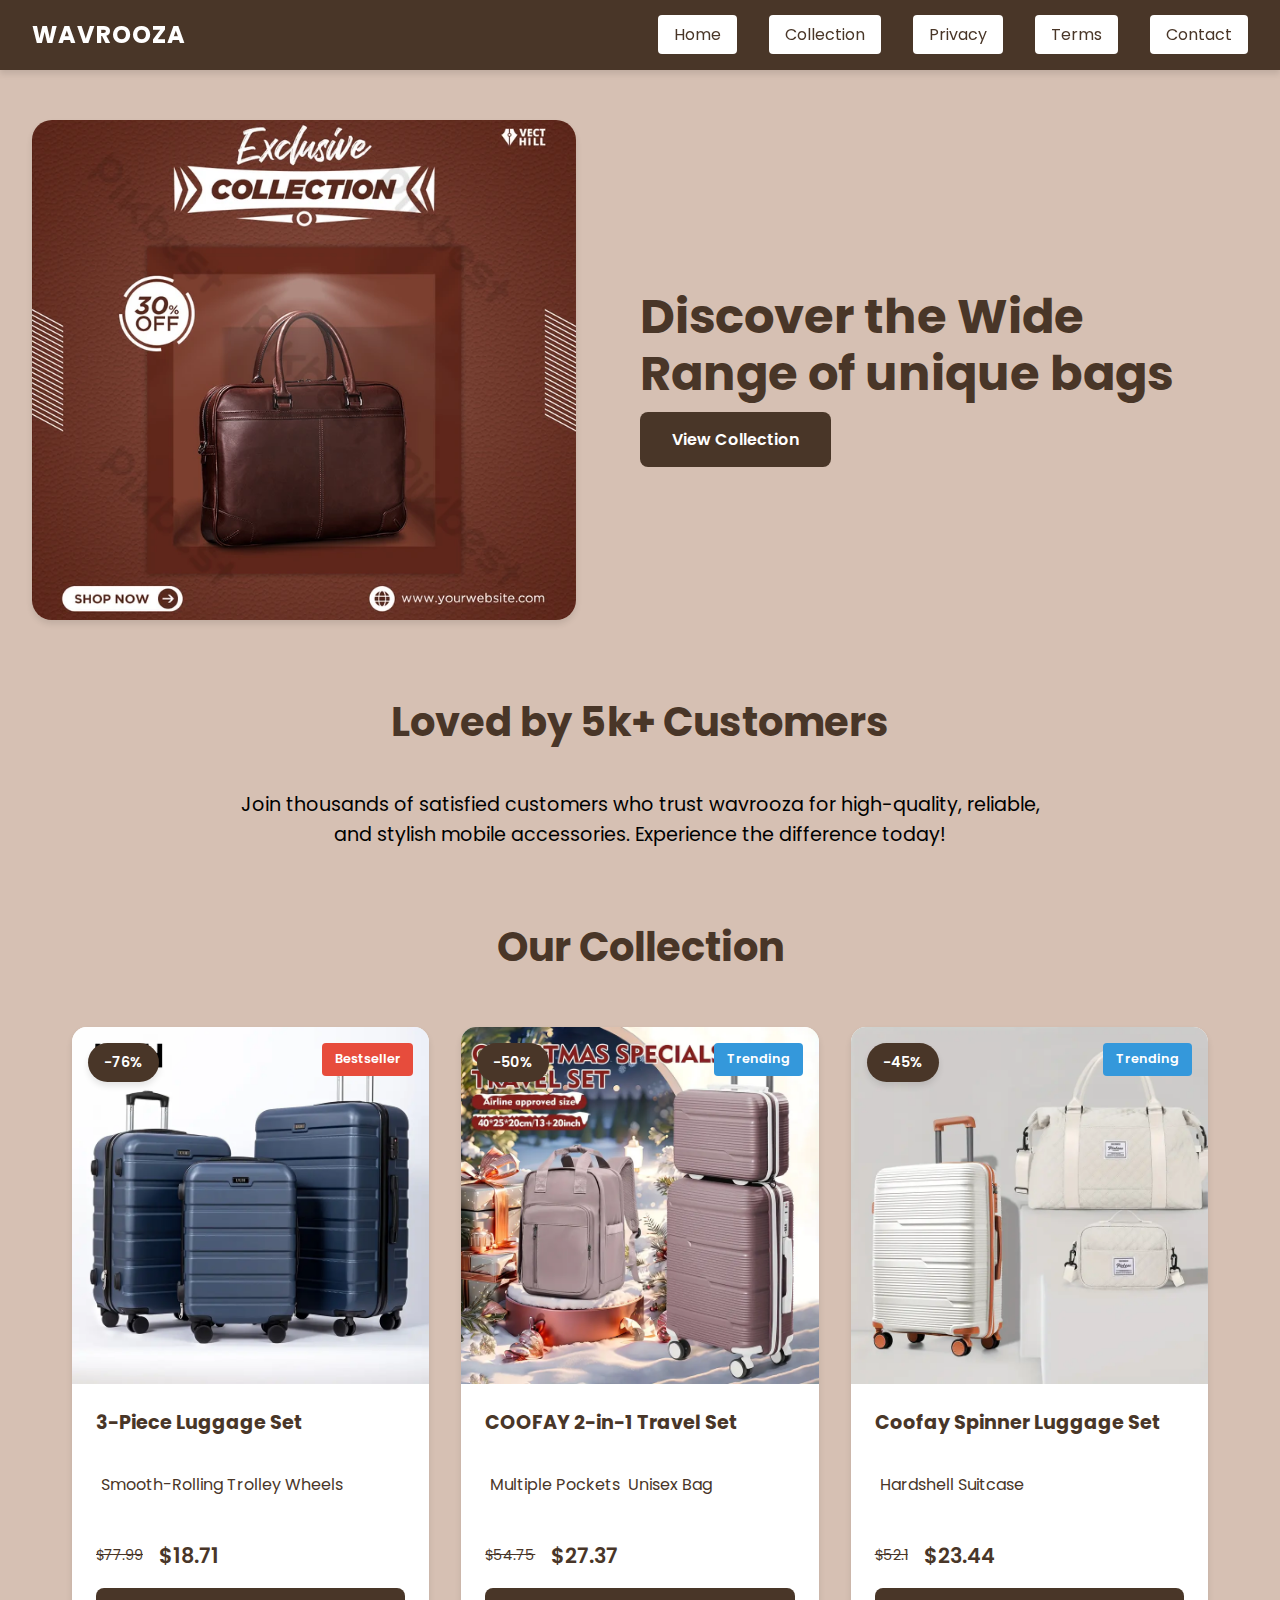
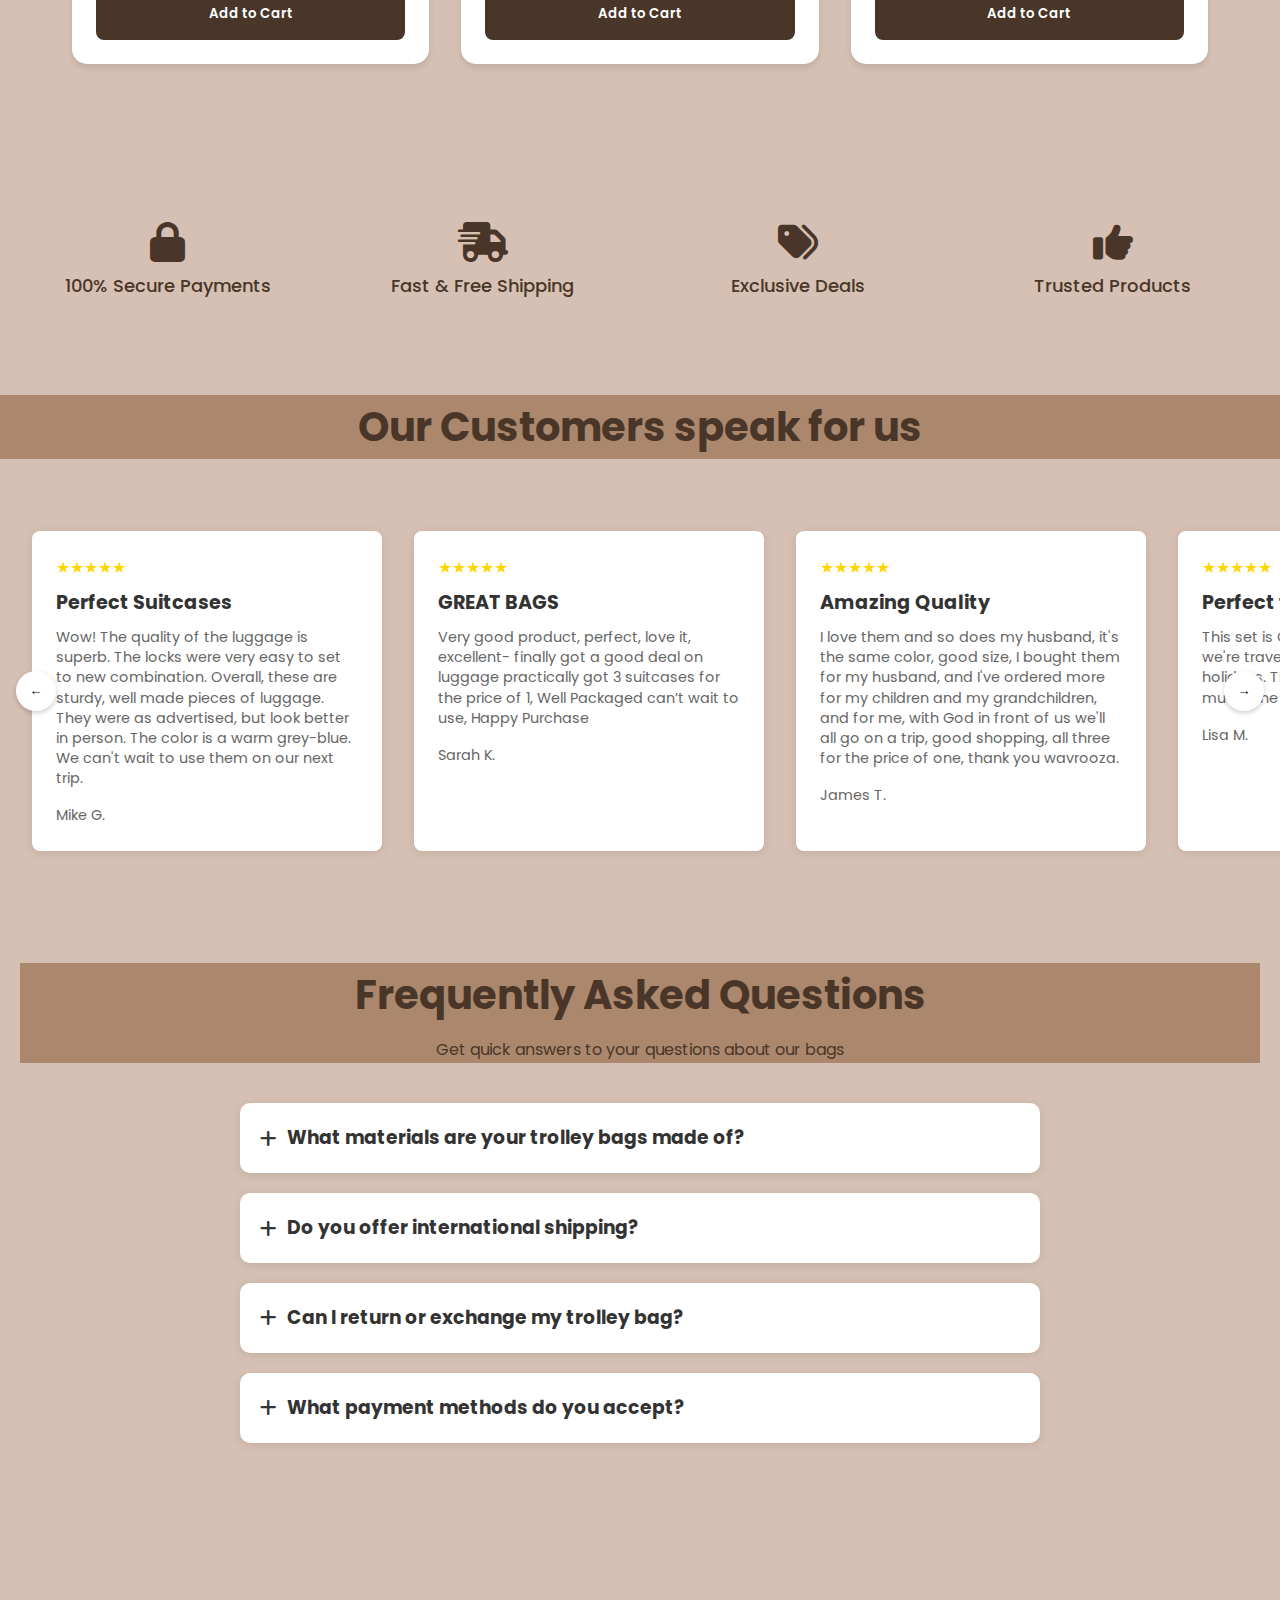
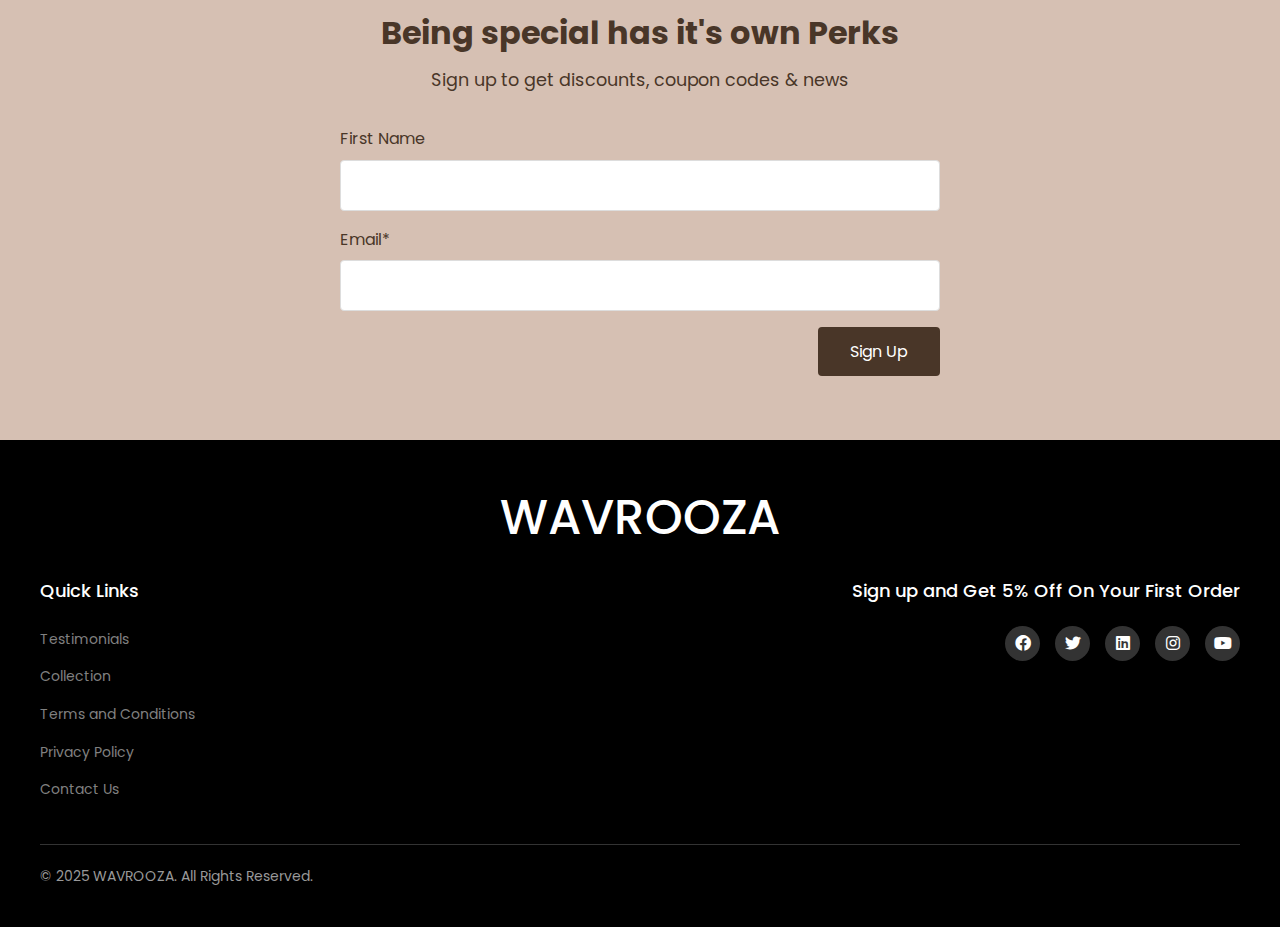
==== commit 5689ff5a: "Update index.html" ====
--- a/index.html
+++ b/index.html
@@ -21,7 +21,7 @@
             display: flex;
             justify-content: space-around;
             align-items: center;
-            background-color:#AB886D;
+            background-color:#D6C0B3;
             padding: 20px 10px;
             flex-wrap: wrap;
             /* Enables wrapping for smaller screens */
@@ -105,7 +105,8 @@
             </div>
             <!-- Navigation Links -->
             <ul class="nav-links">
-                <li class="list"><a href="/index.html#products">Collection</a></li>
+                <li class="list"><a href="index.html">Home</a></li>
+                <li class="list"><a href="index.html#products">Collection</a></li>
                 <li class="list"><a href="privacy.html">Privacy</a></li>
                 <li class="list"><a href="terms.html">Terms</a></li>
                 <li class="list"><a href="contact.html">Contact</a></li>
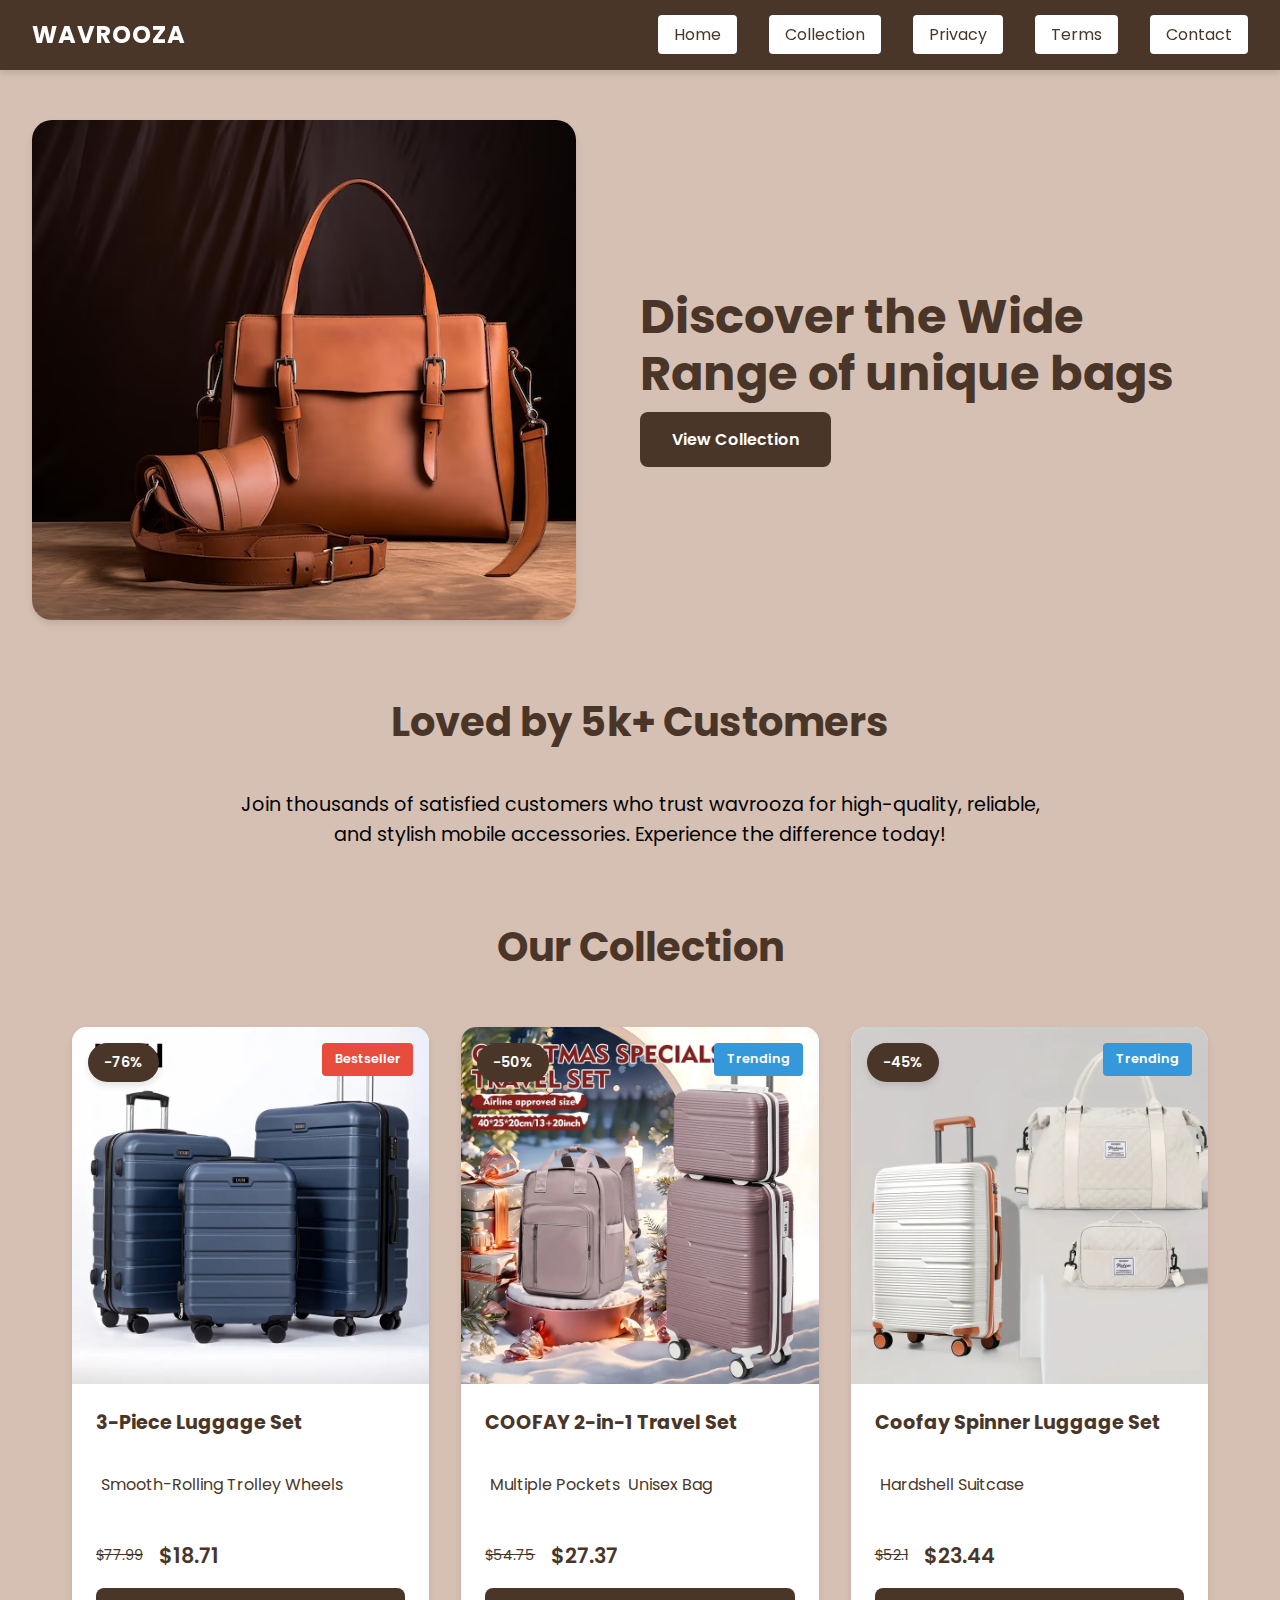
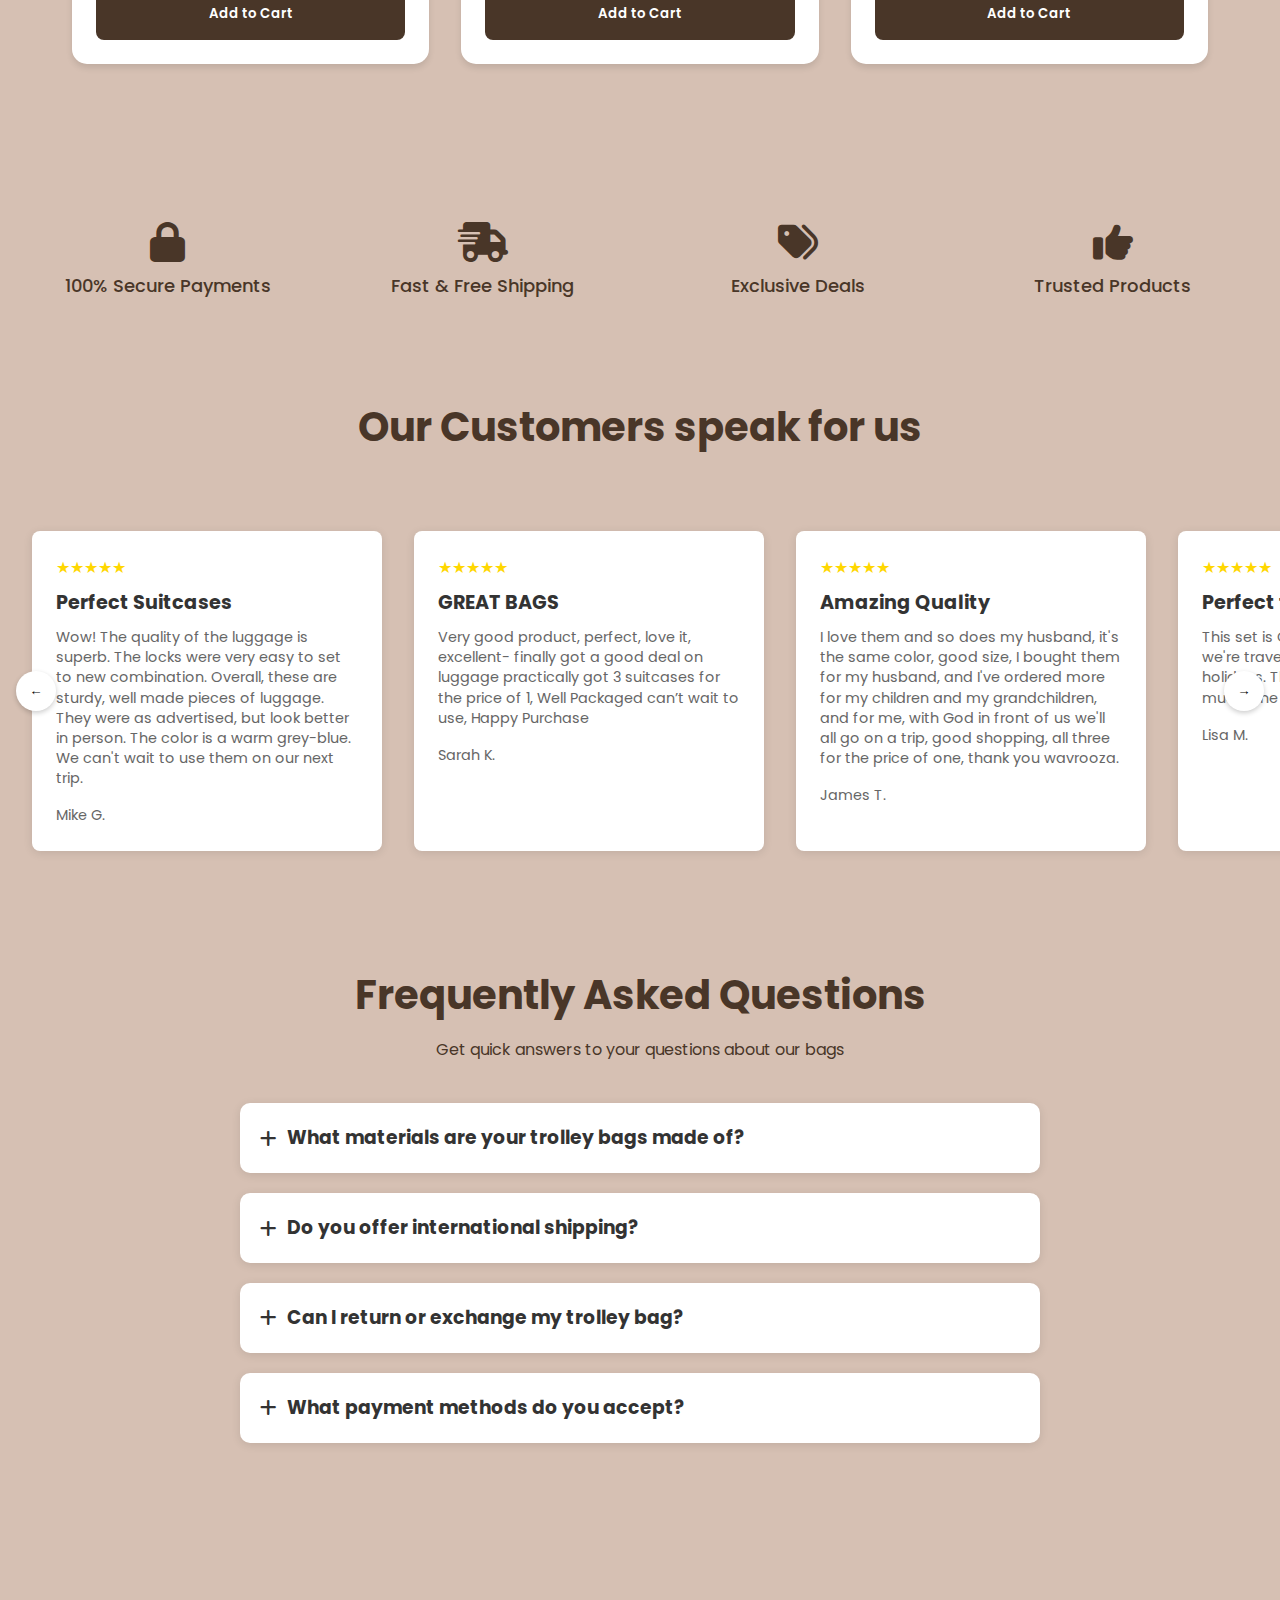
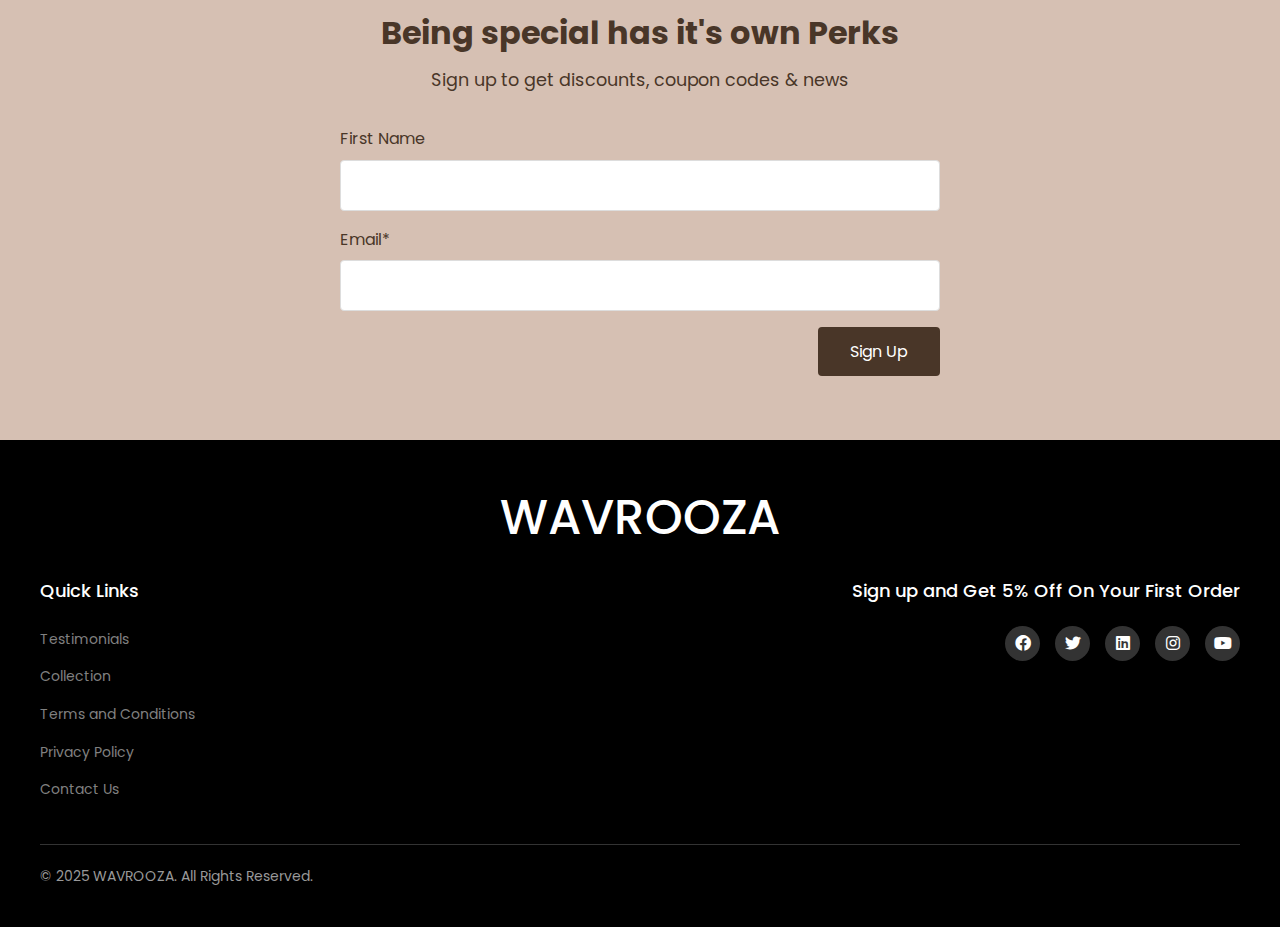
==== commit 747f93ee: "Update index.html" ====
--- a/index.html
+++ b/index.html
@@ -327,7 +327,7 @@
             .section-header {
                 text-align: center;
                 margin-bottom: 40px;
-                background-color:#AB886D;
+                background-color:#D6C0B3;
             }
 
             .section-header h2 {
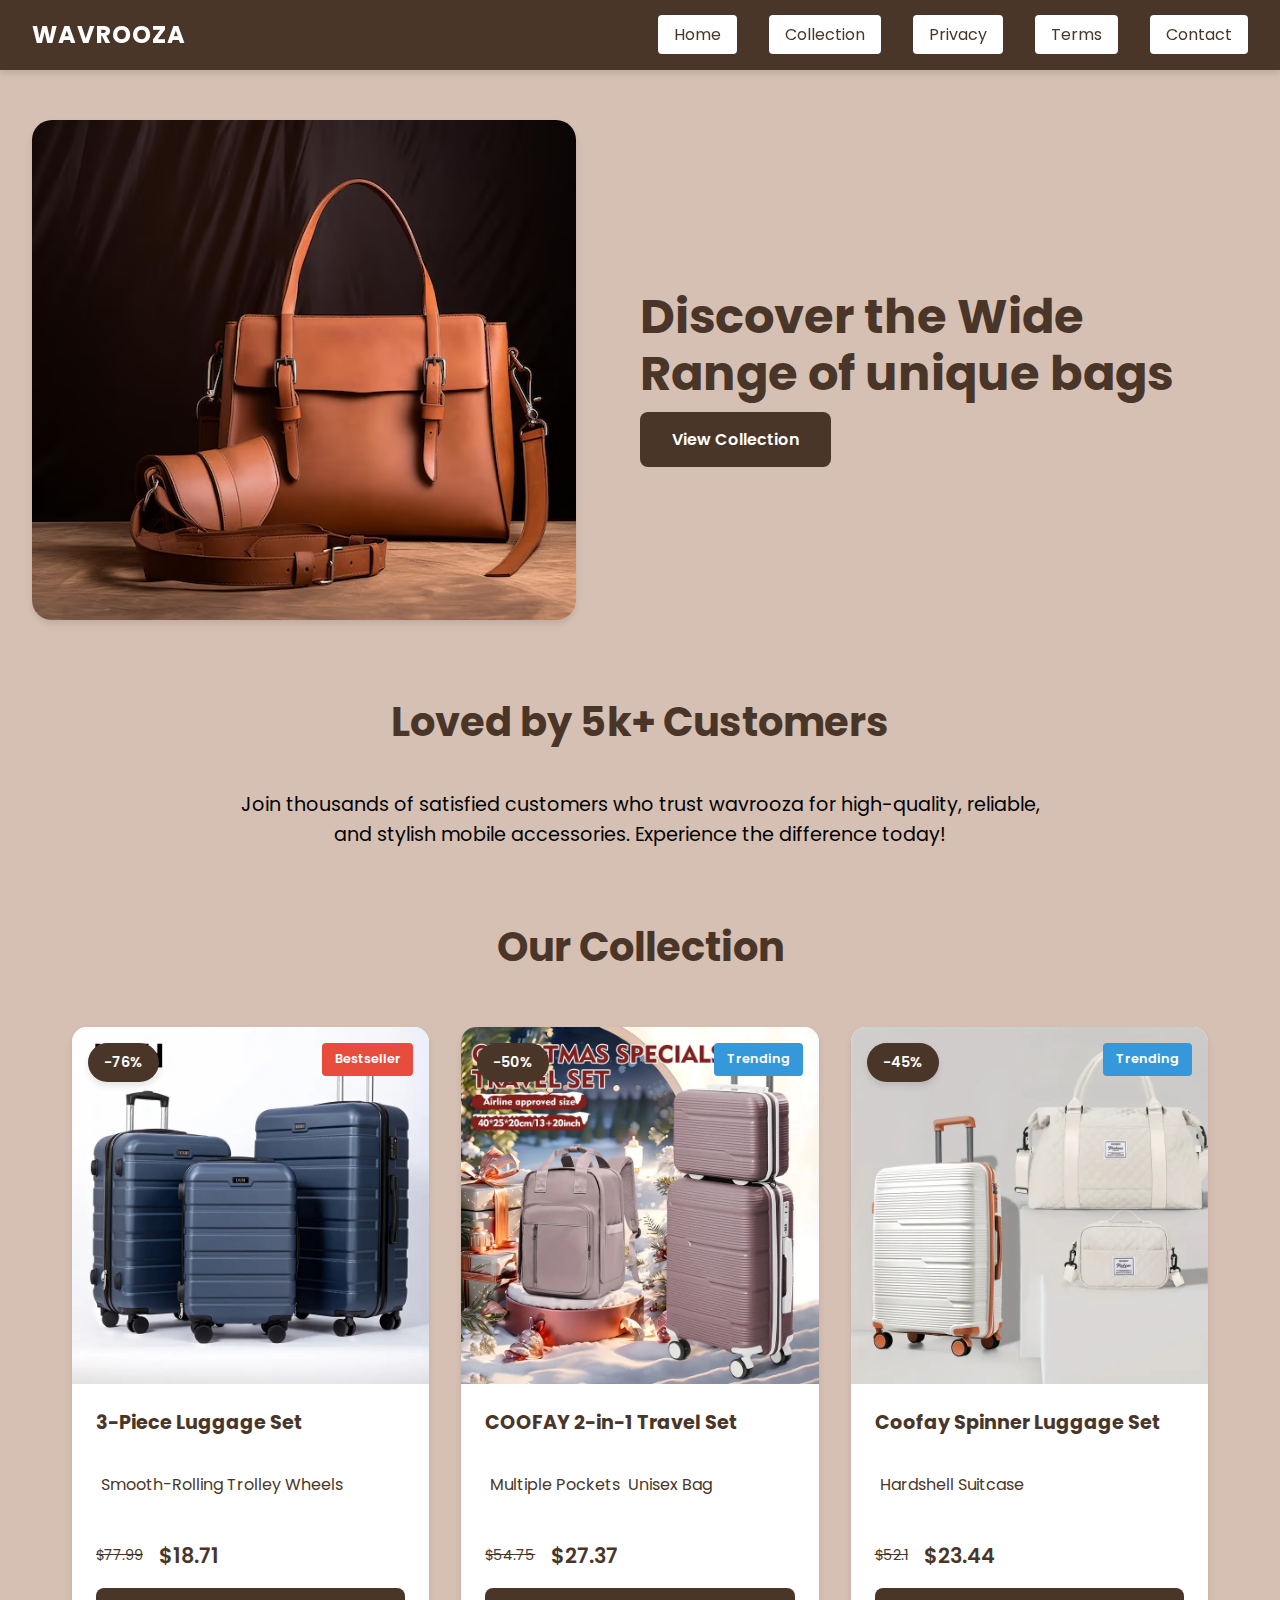
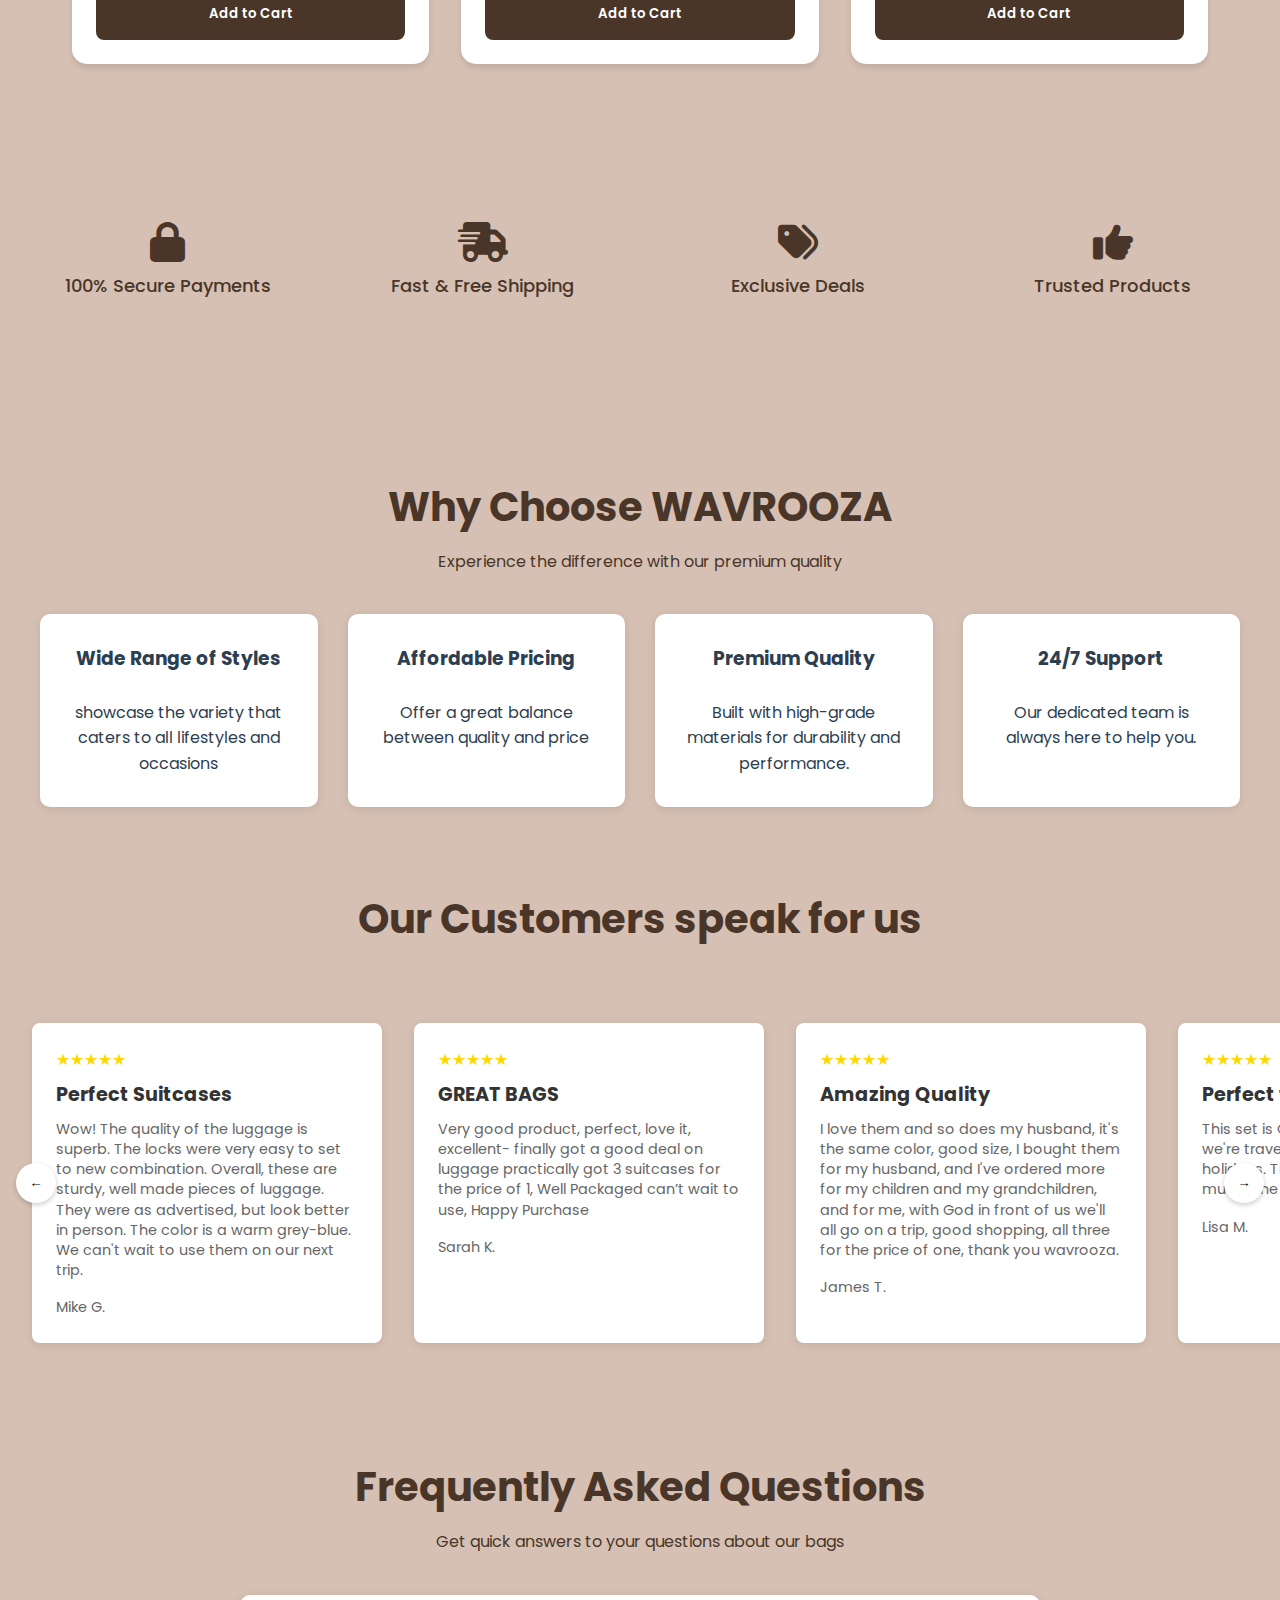
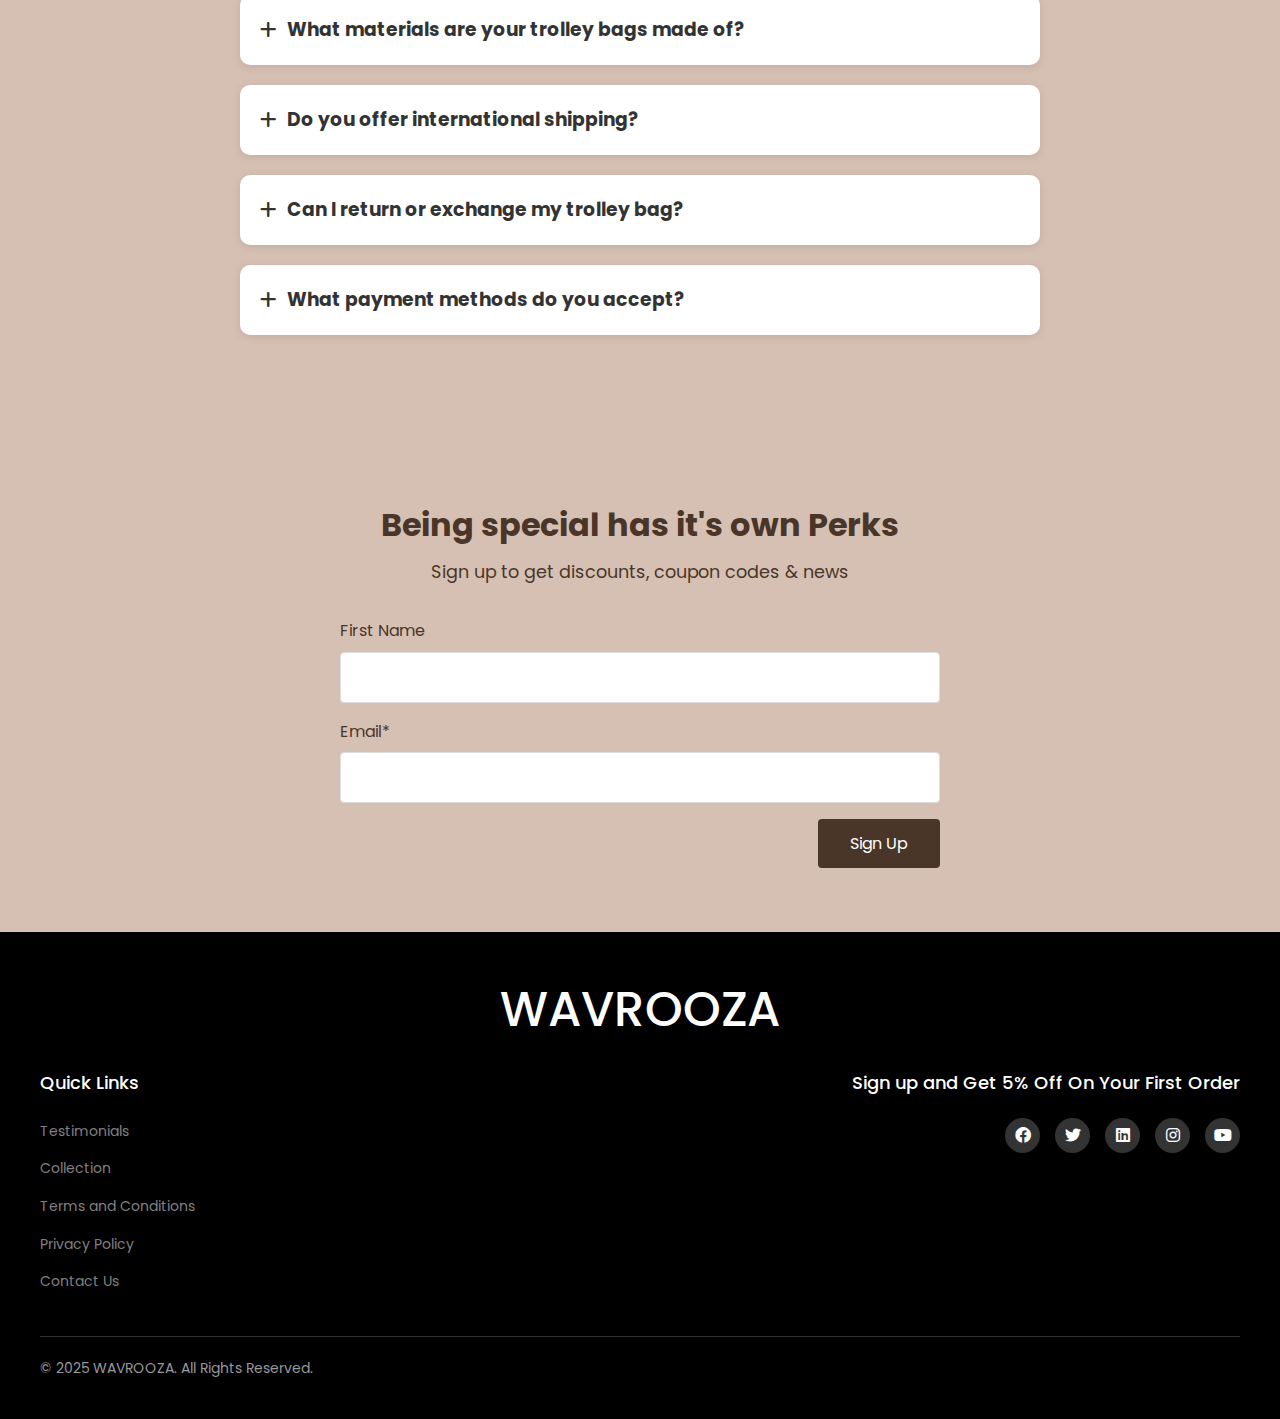
==== commit af33b4bb: "Update index.html" ====
--- a/index.html
+++ b/index.html
@@ -184,34 +184,38 @@
 
 
         <!-- Why Choose Us Section -->
-        <!-- <section class="why-choose-us">
+         <section class="why-choose-us">
             <div class="section-header">
-                <h2>Why Choose yuvidi</h2>
-                <p>Experience the difference with our premium charging solutions</p>
+                <h2>Why Choose WAVROOZA</h2>
+                <p>Experience the difference with our premium quality</p>
             </div>
             <div class="benefits-grid">
                 <div class="benefit-card">
-                    <i class="fas fa-shield-alt"></i>
-                    <h3>Safe & Reliable</h3>
-                    <p>Advanced protection systems ensure your devices charge safely every time.</p>
+                    <i class=""></i>
+                    <h3>Wide Range of Styles</h3>
+                    <br>
+                    <p>showcase the variety that caters to all lifestyles and occasions</p>
                 </div>
                 <div class="benefit-card">
-                    <i class="fas fa-bolt"></i>
-                    <h3>Fast Charging</h3>
-                    <p>Up to 25W charging capability gets your devices powered up quickly.</p>
+                    <i class=></i>
+                    <h3>Affordable Pricing</h3>
+                    <br>
+                    <p>Offer a great balance between quality and price</p>
                 </div>
                 <div class="benefit-card">
-                    <i class="fas fa-medal"></i>
+                    <i class=""></i>
                     <h3>Premium Quality</h3>
+                    <br>
                     <p>Built with high-grade materials for durability and performance.</p>
                 </div>
                 <div class="benefit-card">
-                    <i class="fas fa-headset"></i>
+                    <i class=""></i>
                     <h3>24/7 Support</h3>
+                    <br>
                     <p>Our dedicated team is always here to help you.</p>
                 </div>
             </div>
-        </section> -->
+        </section>
 
         <!-- Customer Reviews Section -->
         <div class="section-header" id="testimonials">
@@ -321,7 +325,7 @@
         <style>
             .why-choose-us {
                 padding: 80px 20px;
-                background: #f9f9f9;
+                background: #D6C0B3;
             }
 
             .section-header {
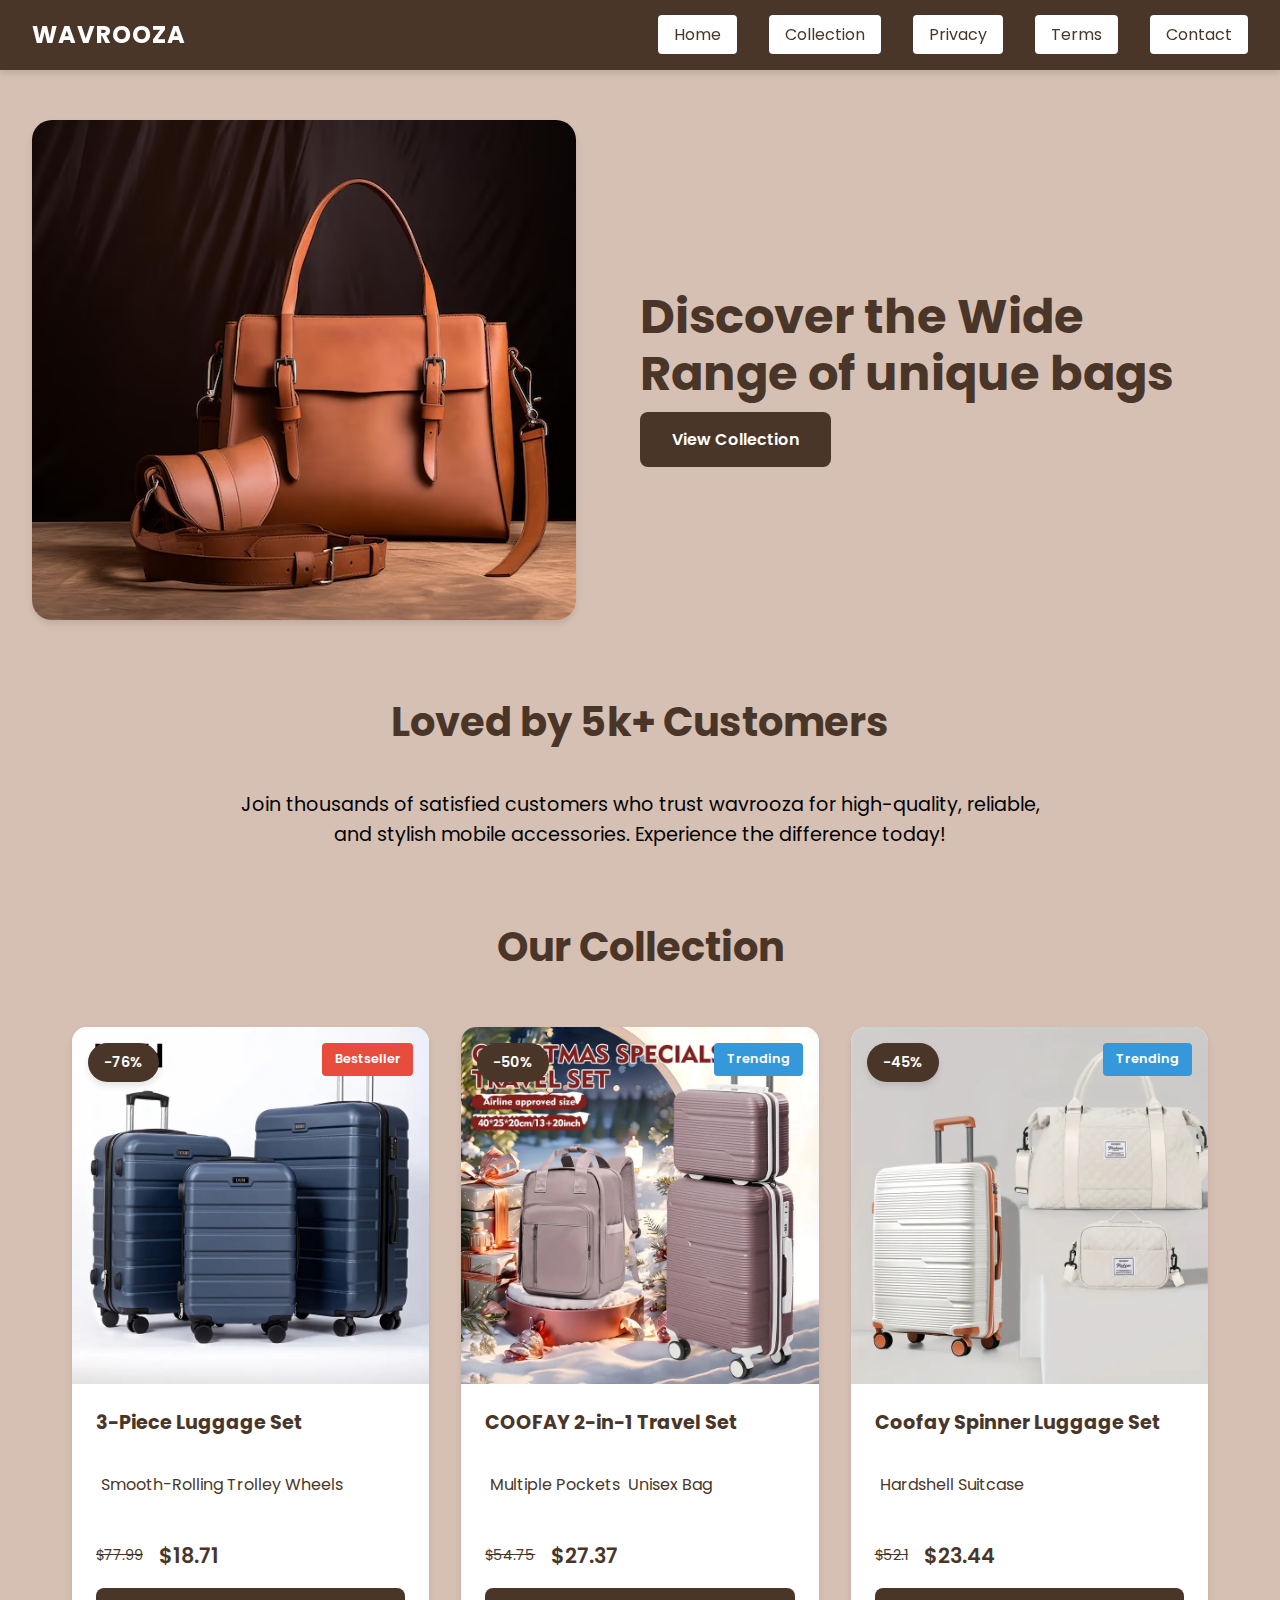
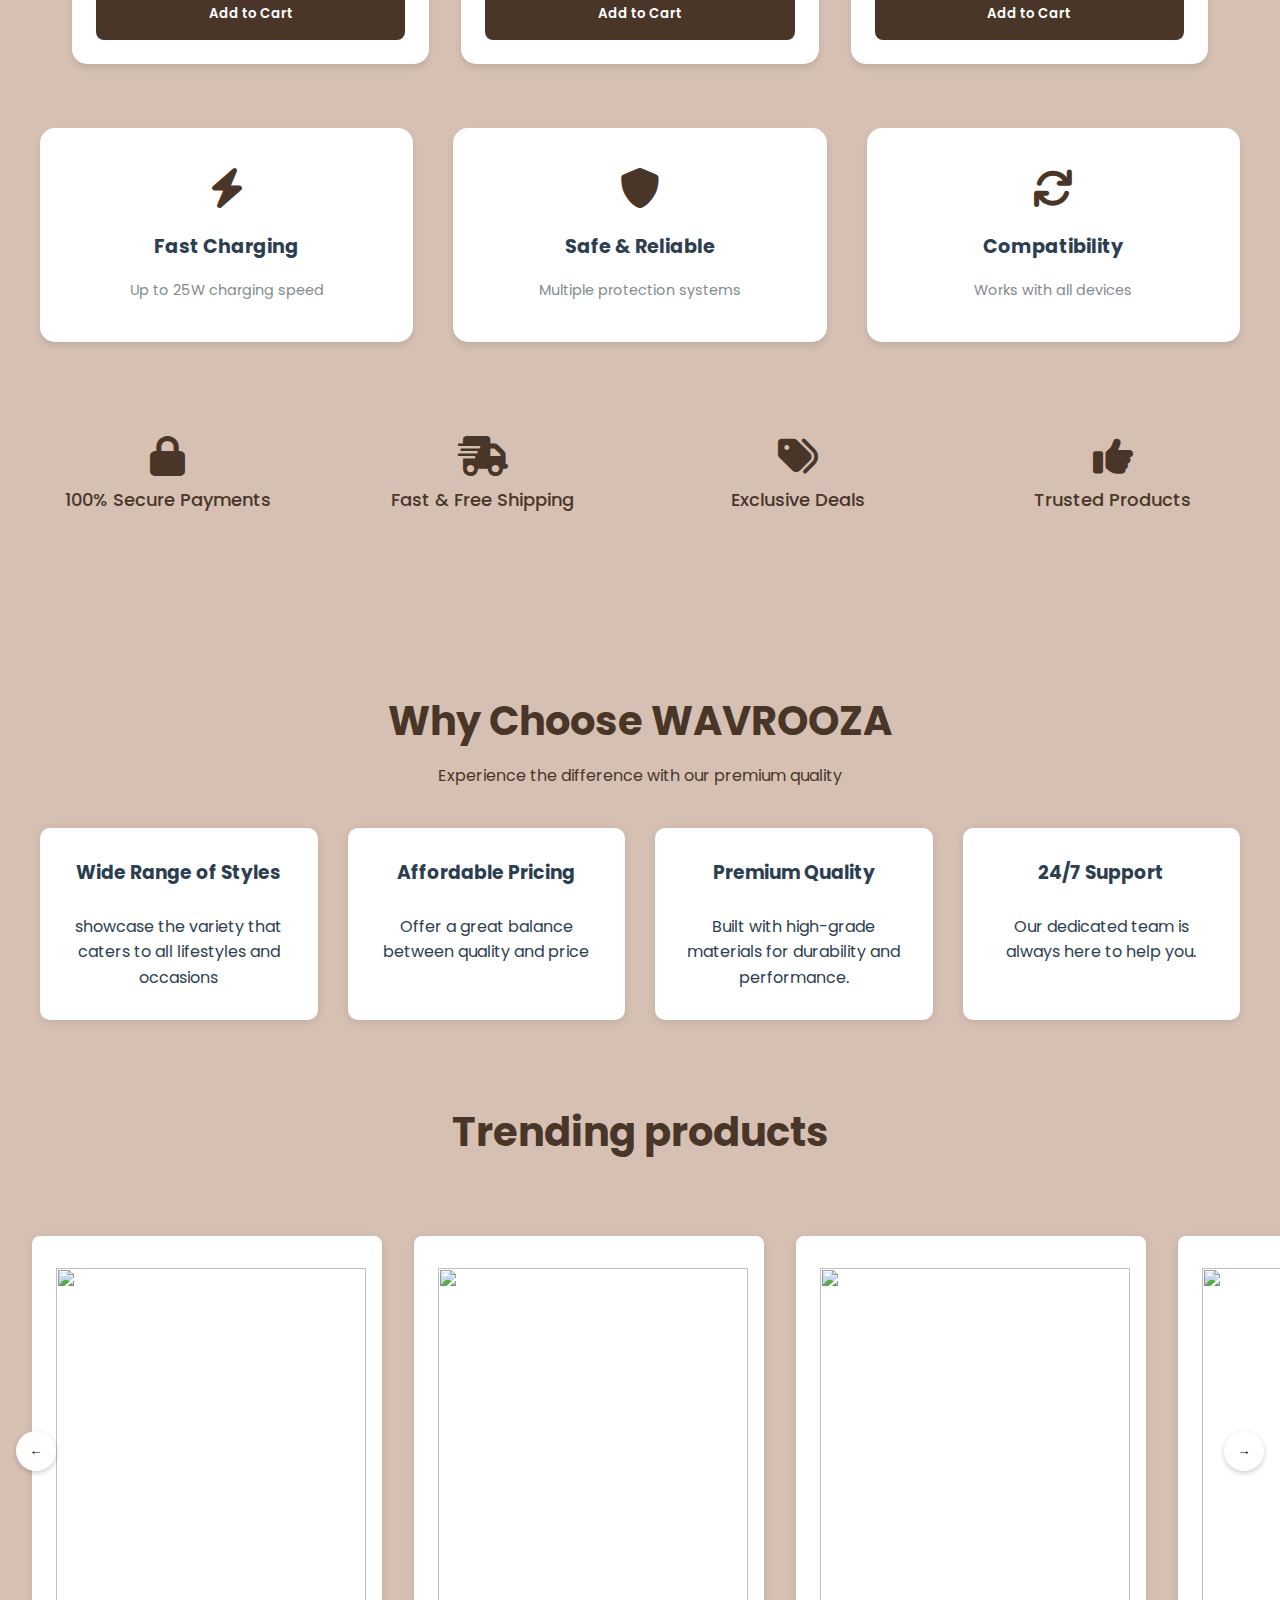
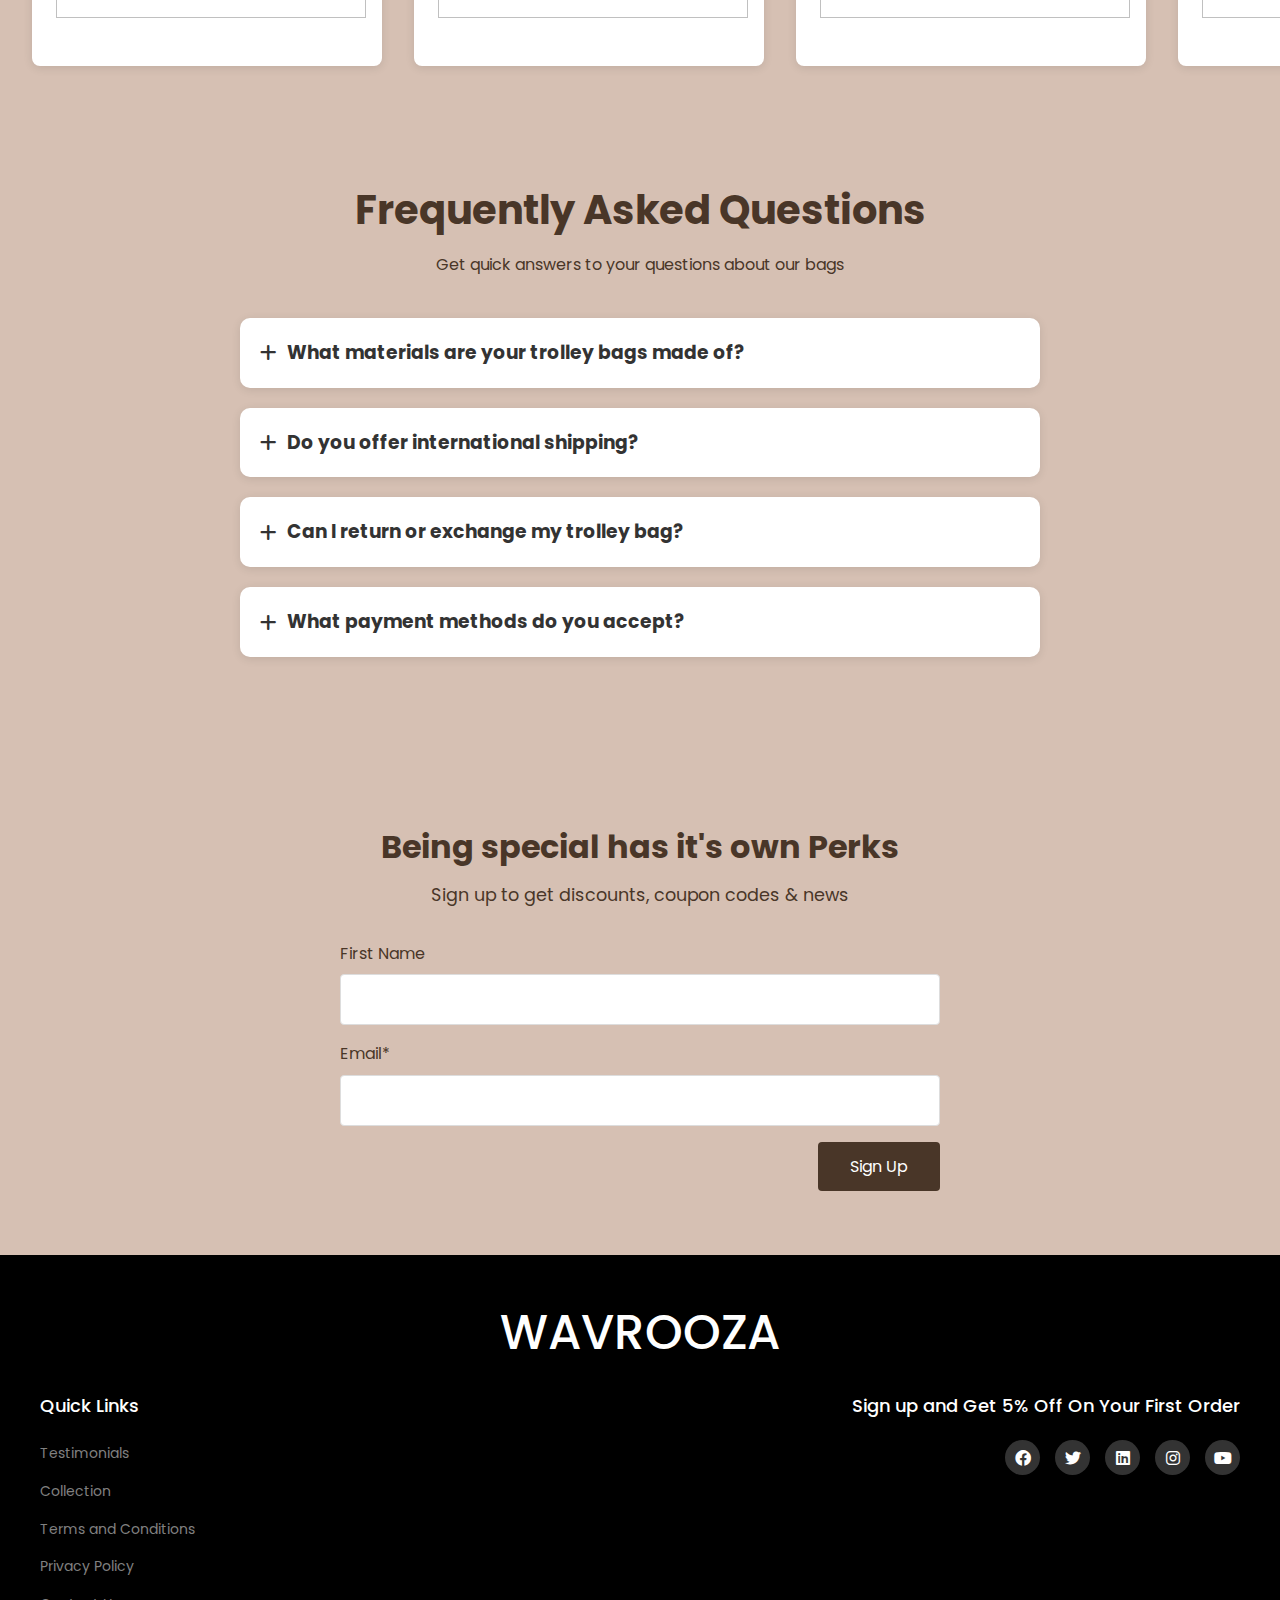
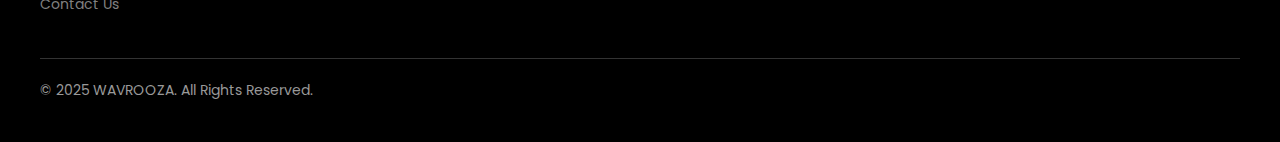
==== commit 0cff157b: "Update index.html" ====
--- a/index.html
+++ b/index.html
@@ -15,6 +15,7 @@
     <style>
         body{
             background-color:#D6C0B3;
+            font-family:Montserrat;
 
         }
         .features {
@@ -143,7 +144,7 @@
             </div>
         </section>
 
-        <!-- <section class="features-highlight">
+        <section class="features-highlight">
             <div class="features-container">
                 <div class="feature-card">
                     <i class="fas fa-bolt"></i>
@@ -161,7 +162,7 @@
                     <p>Works with all devices</p>
                 </div>
             </div>
-        </section> -->
+        </section>
 
         <section class="features">
             <div class="feature-item">
@@ -217,9 +218,9 @@
             </div>
         </section>
 
-        <!-- Customer Reviews Section -->
+        <!-- Gallery Section -->
         <div class="section-header" id="testimonials">
-            <h2>Our Customers speak for us</h2>
+            <h2>Trending products</h2>
         </div>
         <div class="slider-container">
 
@@ -228,49 +229,53 @@
 
             <div class="reviews-slider">
                 <div class="review-card">
-                    <div class="stars">★★★★★</div>
-                    <h3 class="review-title">Perfect Suitcases</h3>
-                    <p class="review-text">Wow! The quality of the luggage is superb. The locks were very easy to set to new combination. Overall, these are sturdy, well made pieces of luggage. They were as advertised, but look better in person. The color is a warm grey-blue. We can't wait to use them on our next trip.</p>
+                    <div class="stars"></div>
+                    <img src="15.jpg" alt="" height="350px" width="310px">
+                    <h3 class="review-title"></h3>
+                    <p class="review-text"></p>
                     <div class="reviewer">
-                        <p class="reviewer-name">Mike G.</p>
+                        
                     </div>
                 </div>
 
                 <div class="review-card">
-                    <div class="stars">★★★★★</div>
-                    <h3 class="review-title">GREAT BAGS</h3>
-                    <p class="review-text">Very good product, perfect, love it, excellent- finally got a good deal on luggage practically got 3 suitcases for the price of 1, Well Packaged can’t wait to use, Happy Purchase
+                    <div class="stars"></div>
+                    <h3 class="review-title"></h3>
+                    <img src="16.jpg" alt="" height="350px" width="310px">
+                    <p class="review-text">
                     </p>
                     <div class="reviewer">
-                        <p class="reviewer-name">Sarah K.</p>
+                        <p class="reviewer-name"></p>
                     </div>
                 </div>
 
                 <div class="review-card">
-                    <div class="stars">★★★★★</div>
-                    <h3 class="review-title">Amazing Quality</h3>
-                    <p class="review-text">I love them and so does my husband, it's the same color, good size, I bought them for my husband, and I've ordered more for my children and my grandchildren, and for me, with God in front of us we'll all go on a trip, good shopping, all three for the price of one, thank you wavrooza.</p>
+                    <div class="stars"></div>
+                    <h3 class="review-title"></h3>
+                    <img src="17.jpg" alt="" height="350px" width="310px">
+                    <p class="review-text"></p>
                     <div class="reviewer">
-                        <p class="reviewer-name">James T.</p>
+                        <p class="reviewer-name"></p>
                     </div>
                 </div>
 
                 <div class="review-card">
-                    <div class="stars">★★★★★</div>
-                    <h3 class="review-title">Perfect for travelling</h3>
-                    <p class="review-text">This set is GREAT! I haven't used it yet, but we're traveling by plane a lot during the holidays. These are going to help so much. The wheels also turn perfectly.
-                    </p>
+                    <div class="stars"></div>
+                    <h3 class="review-title"></h3>
+                    <img src="18.jpg" alt="" height="350px" width="310px">
+                    <p class="review-text">
                     <div class="reviewer">
-                        <p class="reviewer-name">Lisa M.</p>
+                        <p class="reviewer-name"></p>
                     </div>
                 </div>
 
                 <div class="review-card">
-                    <div class="stars">★★★★★</div>
-                    <h3 class="review-title">Great Services!</h3>
-                    <p class="review-text">Perfect, love it, excellent, Very good</p>
+                    <div class="stars"></div>
+                    <img src="19.jpg" alt="" height="350px" width="310px">
+                    <h3 class="review-title"></h3>
+                    <p class="review-text"></p>
                     <div class="reviewer">
-                        <p class="reviewer-name">Alex P.</p>
+                        <p class="reviewer-name"></p>
                     </div>
                 </div>
             </div>
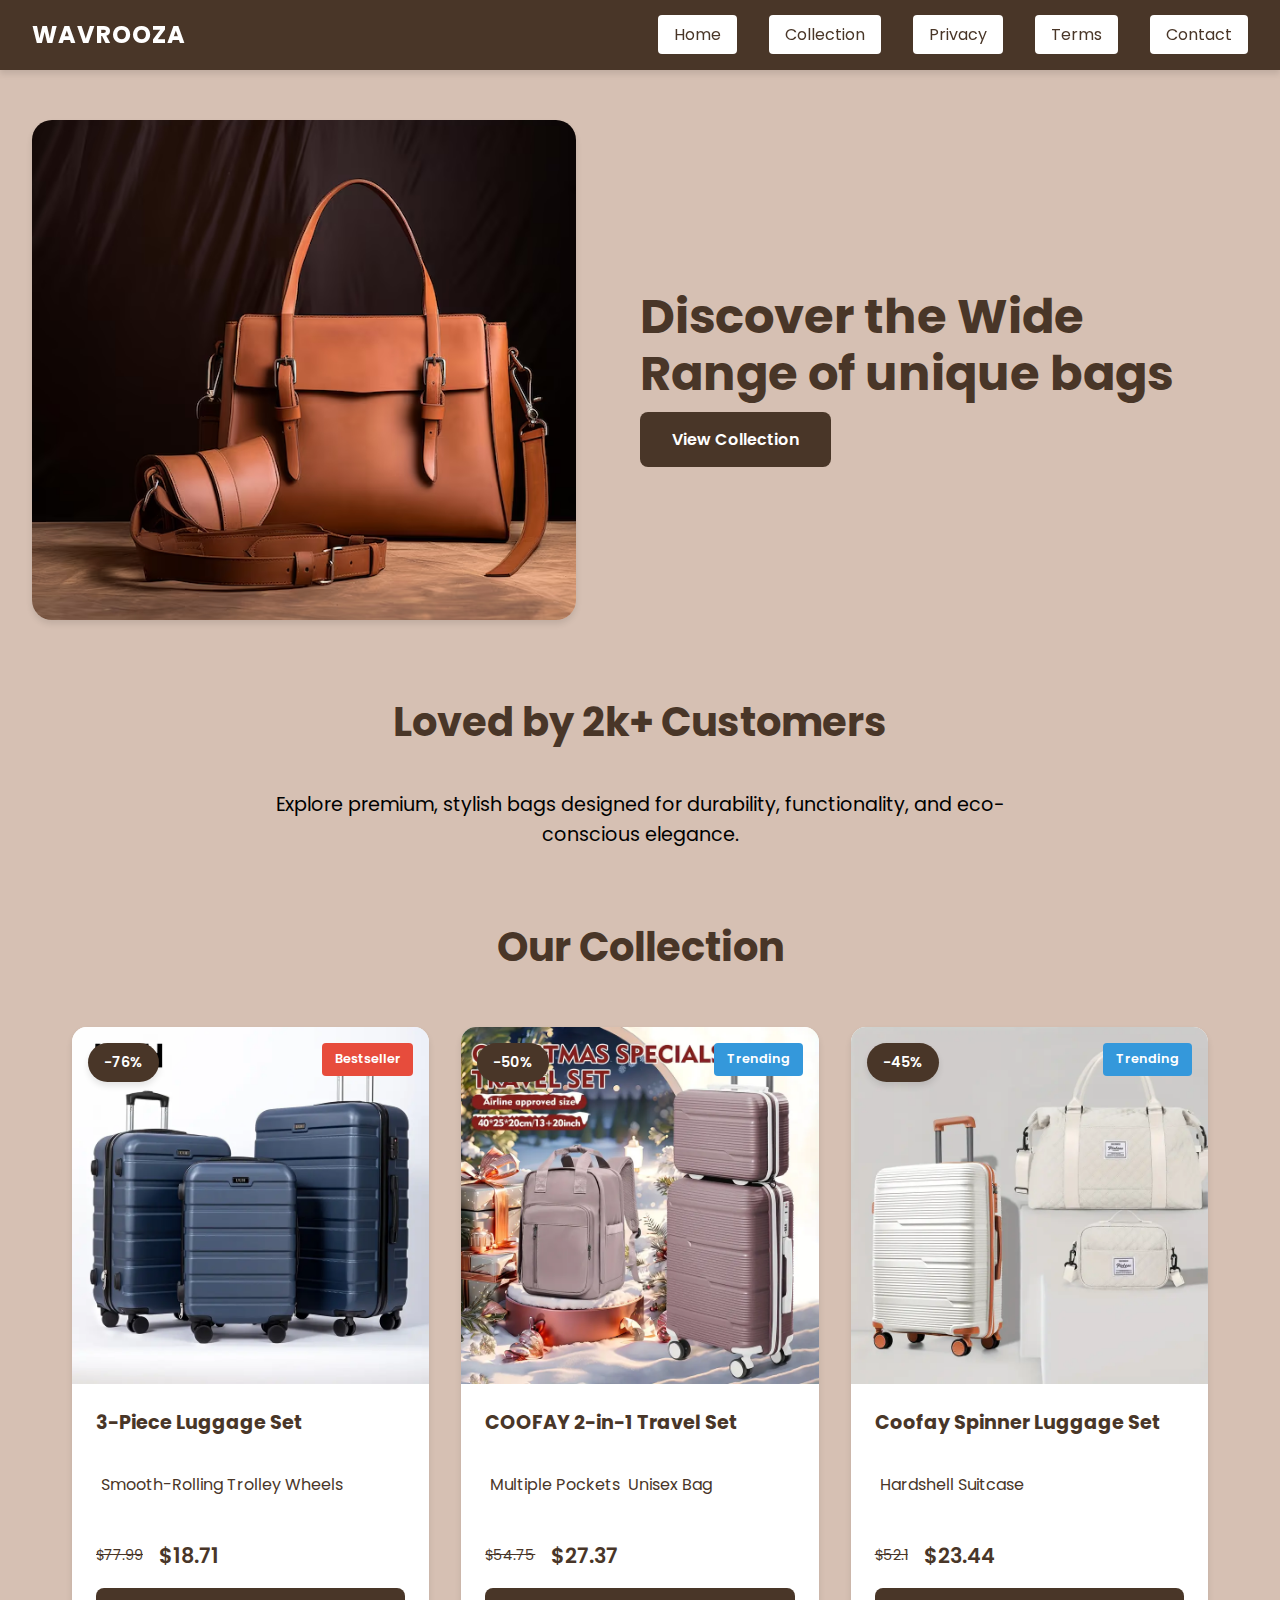
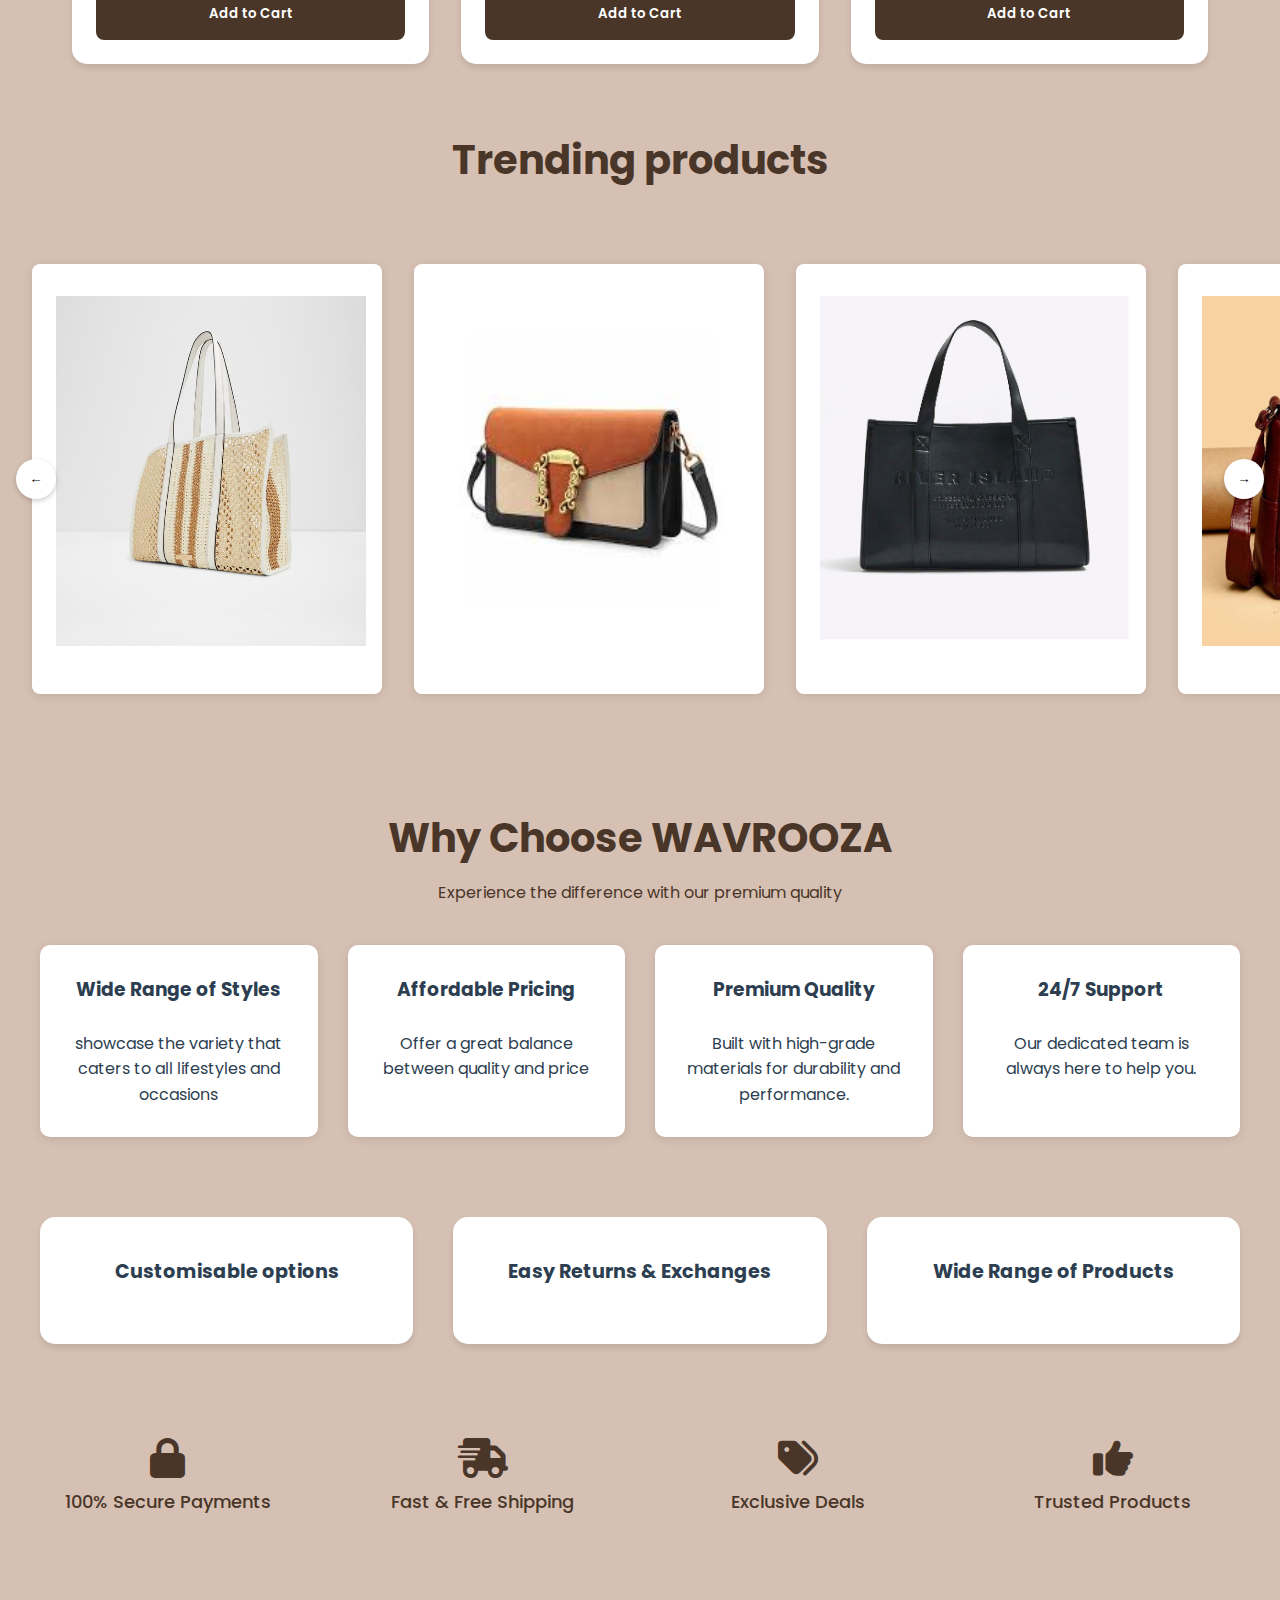
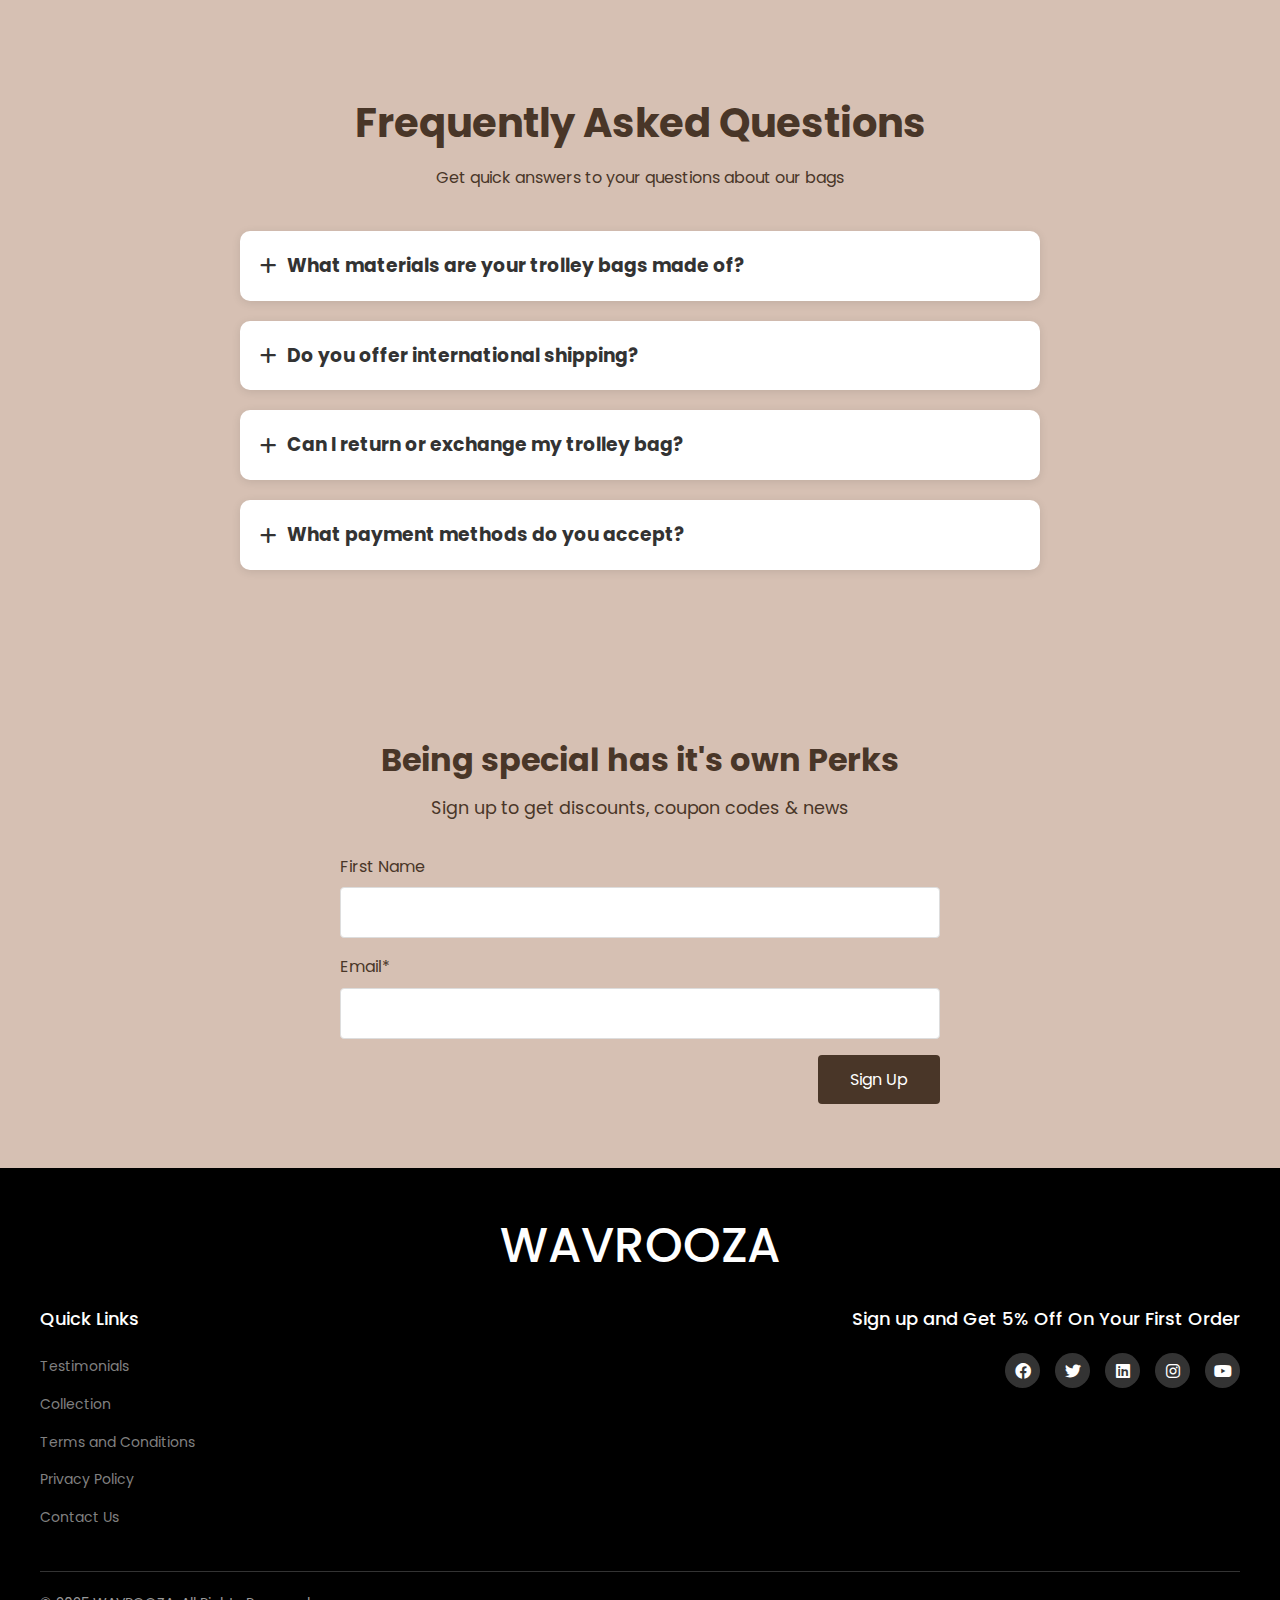
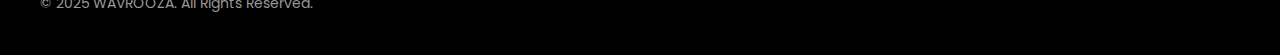
==== commit ac20eeae: "Update index.html" ====
--- a/index.html
+++ b/index.html
@@ -130,10 +130,9 @@
 
         <section class="customer-love">
             <div class="customer-love-content">
-                <h2>Loved by 5k+ Customers</h2>
+                <h2>Loved by 2k+ Customers</h2>
                 <br>
-                <p class="join">Join thousands of satisfied customers who trust wavrooza for high-quality, reliable, and stylish mobile
-                    accessories. Experience the difference today!</p>
+                <p class="join">Explore premium, stylish bags designed for durability, functionality, and eco-conscious elegance.</p>
             </div>
         </section>
 
@@ -143,81 +142,6 @@
                 <!-- Products will be loaded dynamically -->
             </div>
         </section>
-
-        <section class="features-highlight">
-            <div class="features-container">
-                <div class="feature-card">
-                    <i class="fas fa-bolt"></i>
-                    <h3>Fast Charging</h3>
-                    <p>Up to 25W charging speed</p>
-                </div>
-                <div class="feature-card">
-                    <i class="fas fa-shield-alt"></i>
-                    <h3>Safe & Reliable</h3>
-                    <p>Multiple protection systems</p>
-                </div>
-                <div class="feature-card">
-                    <i class="fas fa-sync"></i>
-                    <h3>Compatibility</h3>
-                    <p>Works with all devices</p>
-                </div>
-            </div>
-        </section>
-
-        <section class="features">
-            <div class="feature-item">
-                <i class="fa-solid fa-lock feature-icon"></i>
-                <p>100% Secure Payments</p>
-            </div>
-            <div class="feature-item">
-                <i class="fa-solid fa-truck-fast feature-icon"></i>
-                <p>Fast & Free Shipping</p>
-            </div>
-            <div class="feature-item">
-                <i class="fa-solid fa-tags feature-icon"></i>
-                <p>Exclusive Deals</p>
-            </div>
-            <div class="feature-item">
-                <i class="fa-solid fa-thumbs-up feature-icon"></i>
-                <p>Trusted Products</p>
-            </div>
-        </section>
-
-
-        <!-- Why Choose Us Section -->
-         <section class="why-choose-us">
-            <div class="section-header">
-                <h2>Why Choose WAVROOZA</h2>
-                <p>Experience the difference with our premium quality</p>
-            </div>
-            <div class="benefits-grid">
-                <div class="benefit-card">
-                    <i class=""></i>
-                    <h3>Wide Range of Styles</h3>
-                    <br>
-                    <p>showcase the variety that caters to all lifestyles and occasions</p>
-                </div>
-                <div class="benefit-card">
-                    <i class=></i>
-                    <h3>Affordable Pricing</h3>
-                    <br>
-                    <p>Offer a great balance between quality and price</p>
-                </div>
-                <div class="benefit-card">
-                    <i class=""></i>
-                    <h3>Premium Quality</h3>
-                    <br>
-                    <p>Built with high-grade materials for durability and performance.</p>
-                </div>
-                <div class="benefit-card">
-                    <i class=""></i>
-                    <h3>24/7 Support</h3>
-                    <br>
-                    <p>Our dedicated team is always here to help you.</p>
-                </div>
-            </div>
-        </section>
-
         <!-- Gallery Section -->
         <div class="section-header" id="testimonials">
             <h2>Trending products</h2>
@@ -280,6 +204,81 @@
                 </div>
             </div>
         </div>
+
+        <!-- Why Choose Us Section -->
+         <section class="why-choose-us">
+            <div class="section-header">
+                <h2>Why Choose WAVROOZA</h2>
+                <p>Experience the difference with our premium quality</p>
+            </div>
+            <div class="benefits-grid">
+                <div class="benefit-card">
+                    <i class=""></i>
+                    <h3>Wide Range of Styles</h3>
+                    <br>
+                    <p>showcase the variety that caters to all lifestyles and occasions</p>
+                </div>
+                <div class="benefit-card">
+                    <i class=></i>
+                    <h3>Affordable Pricing</h3>
+                    <br>
+                    <p>Offer a great balance between quality and price</p>
+                </div>
+                <div class="benefit-card">
+                    <i class=""></i>
+                    <h3>Premium Quality</h3>
+                    <br>
+                    <p>Built with high-grade materials for durability and performance.</p>
+                </div>
+                <div class="benefit-card">
+                    <i class=""></i>
+                    <h3>24/7 Support</h3>
+                    <br>
+                    <p>Our dedicated team is always here to help you.</p>
+                </div>
+            </div>
+        </section>
+        <section class="features-highlight">
+            <div class="features-container">
+                <div class="feature-card">
+                    <i class=""></i>
+                    <h3>Customisable options</h3>
+                    <p></p>
+                </div>
+                <div class="feature-card">
+                    <i class=""></i>
+                    <h3>Easy Returns & Exchanges </h3>
+                    <p></p>
+                </div>
+                <div class="feature-card">
+                    <i class=""></i>
+                    <h3>Wide Range of Products</h3>
+                    <p></p>
+                </div>
+            </div>
+        </section>
+
+        <section class="features">
+            <div class="feature-item">
+                <i class="fa-solid fa-lock feature-icon"></i>
+                <p>100% Secure Payments</p>
+            </div>
+            <div class="feature-item">
+                <i class="fa-solid fa-truck-fast feature-icon"></i>
+                <p>Fast & Free Shipping</p>
+            </div>
+            <div class="feature-item">
+                <i class="fa-solid fa-tags feature-icon"></i>
+                <p>Exclusive Deals</p>
+            </div>
+            <div class="feature-item">
+                <i class="fa-solid fa-thumbs-up feature-icon"></i>
+                <p>Trusted Products</p>
+            </div>
+        </section> 
+        
+
+        
 
 
         <!-- FAQ Section -->
